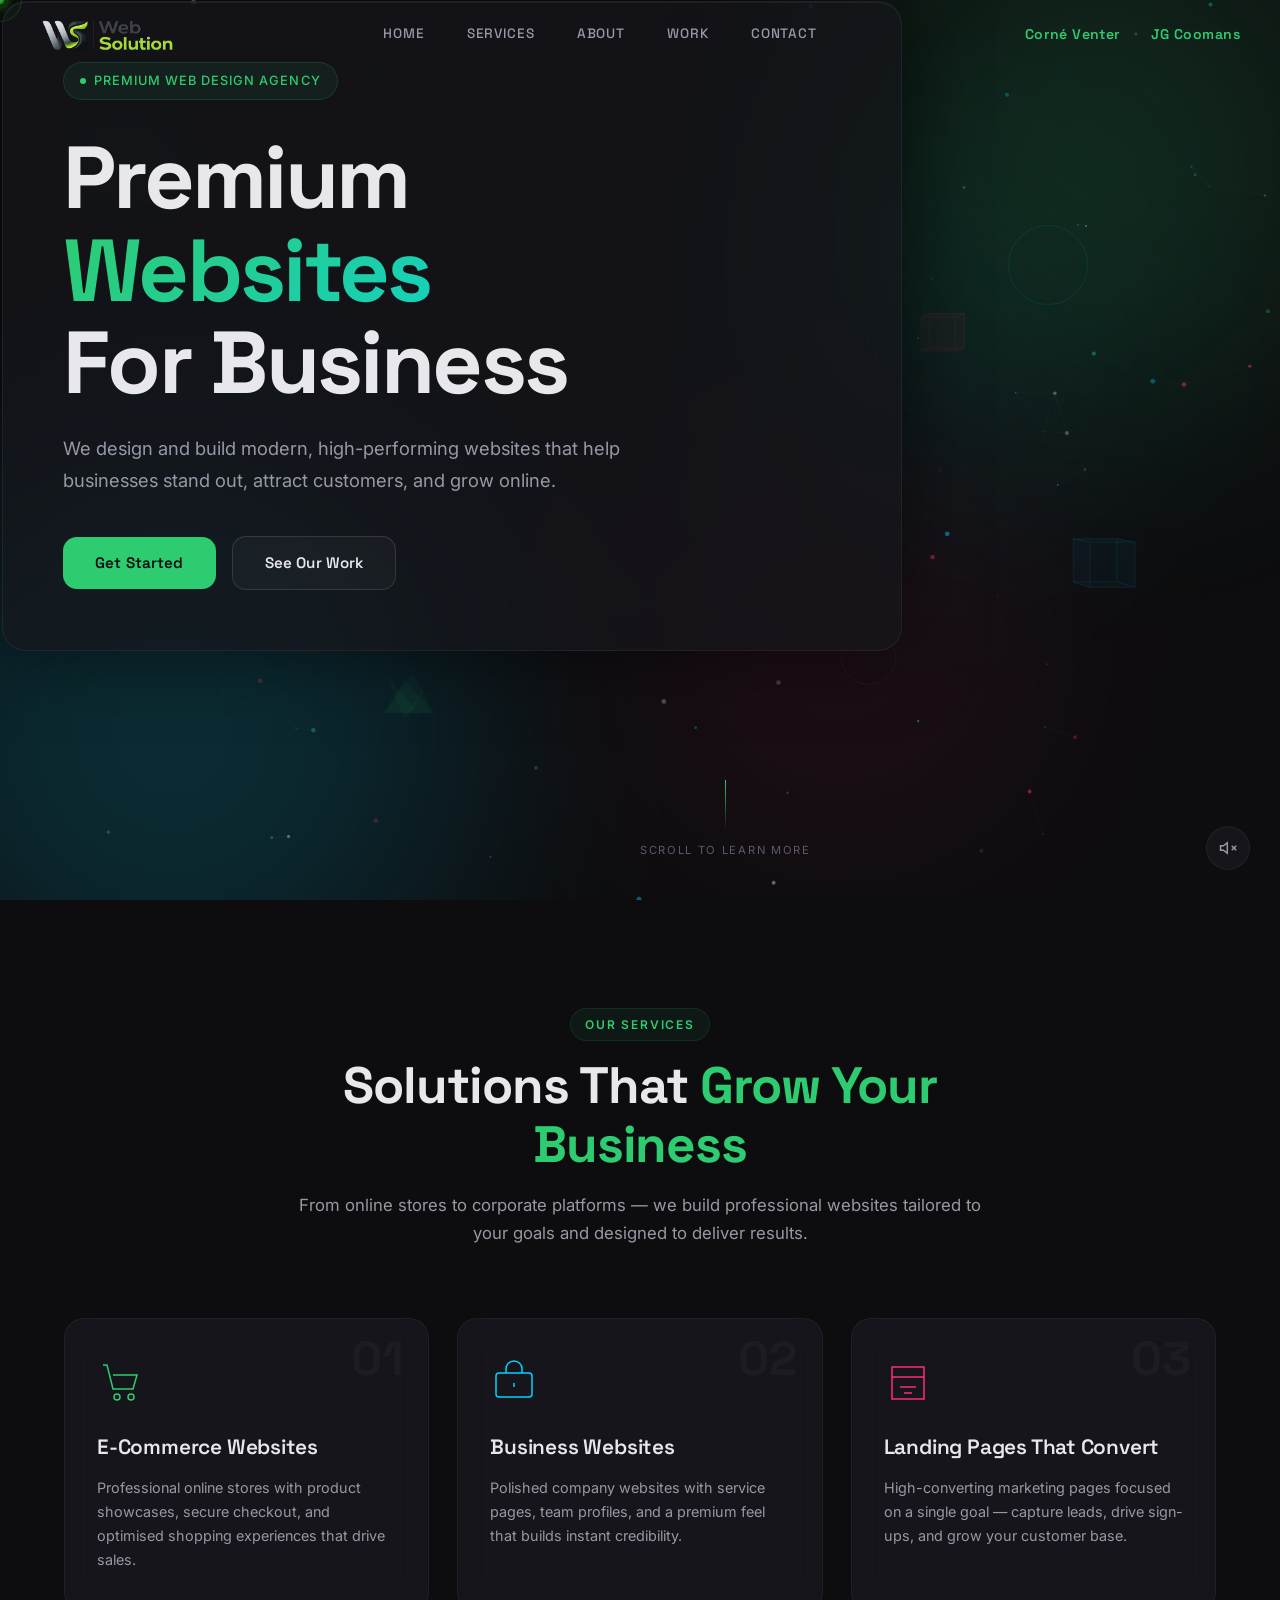
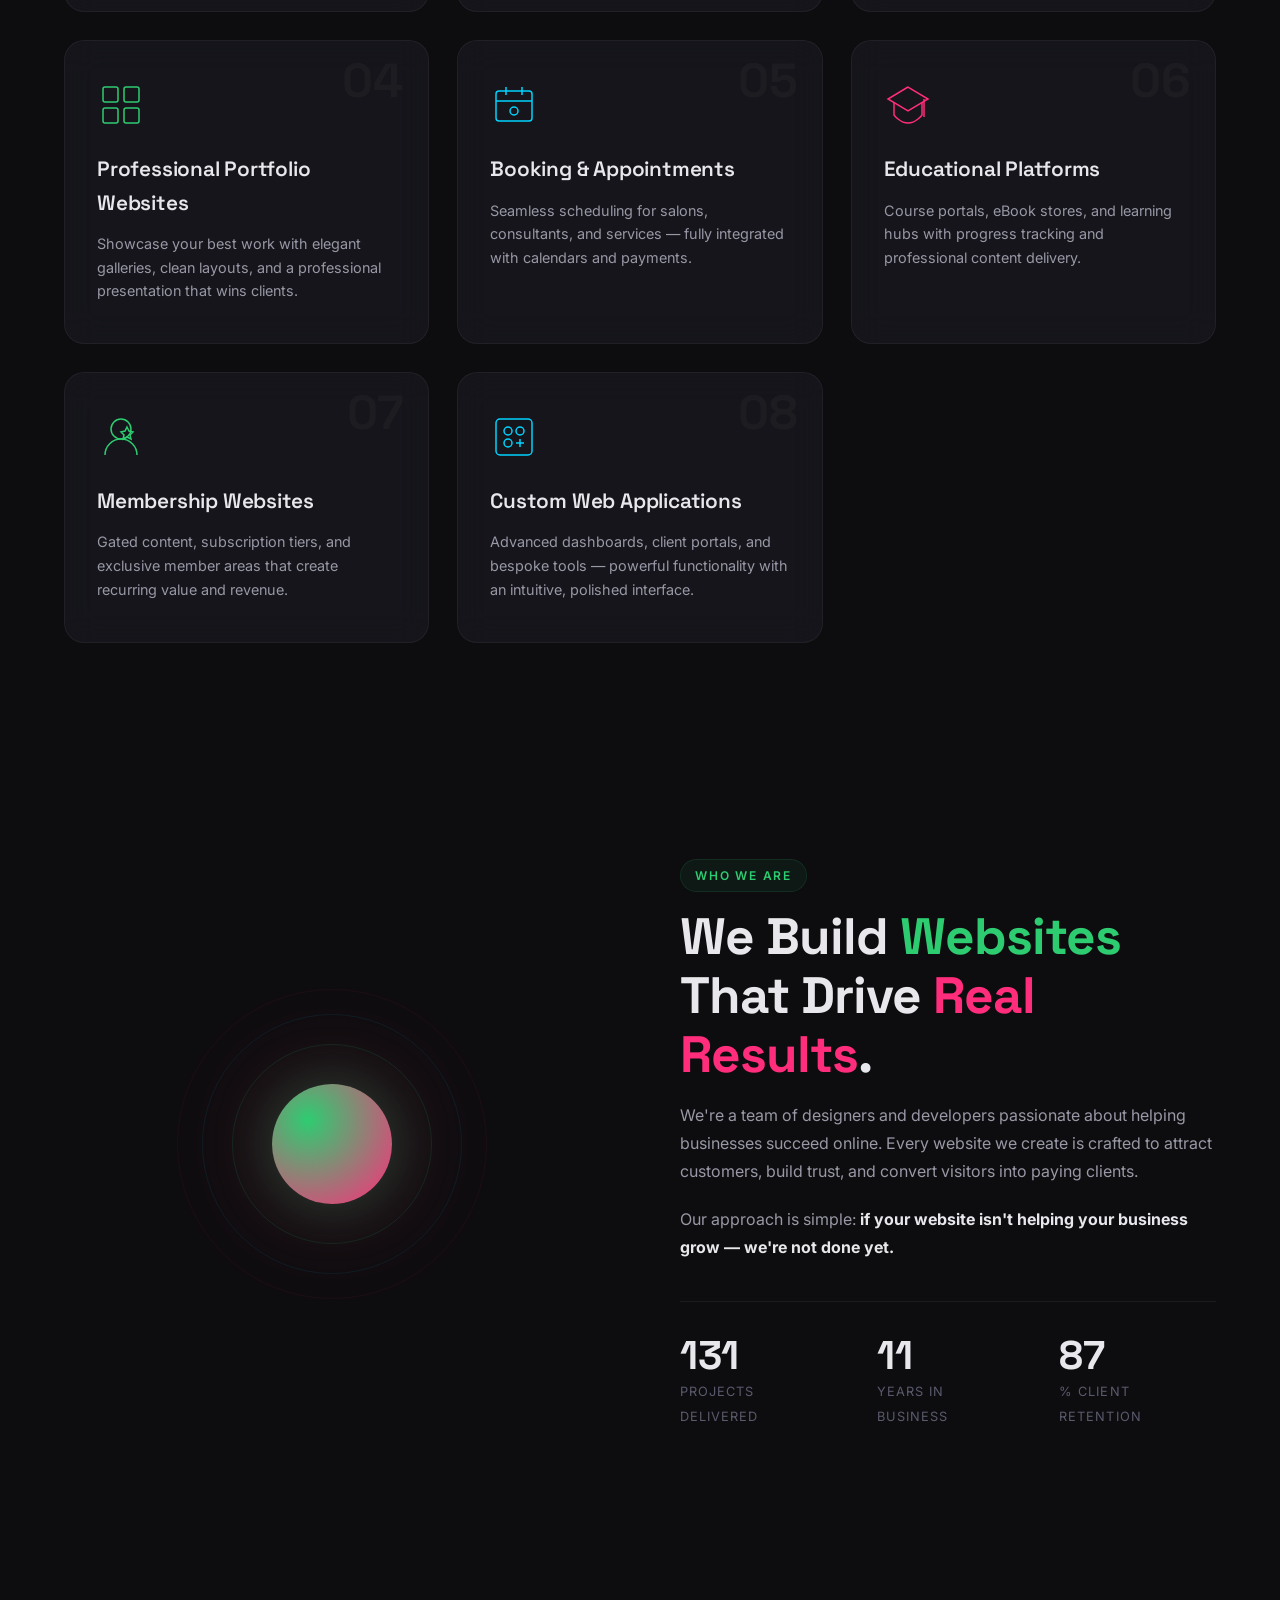
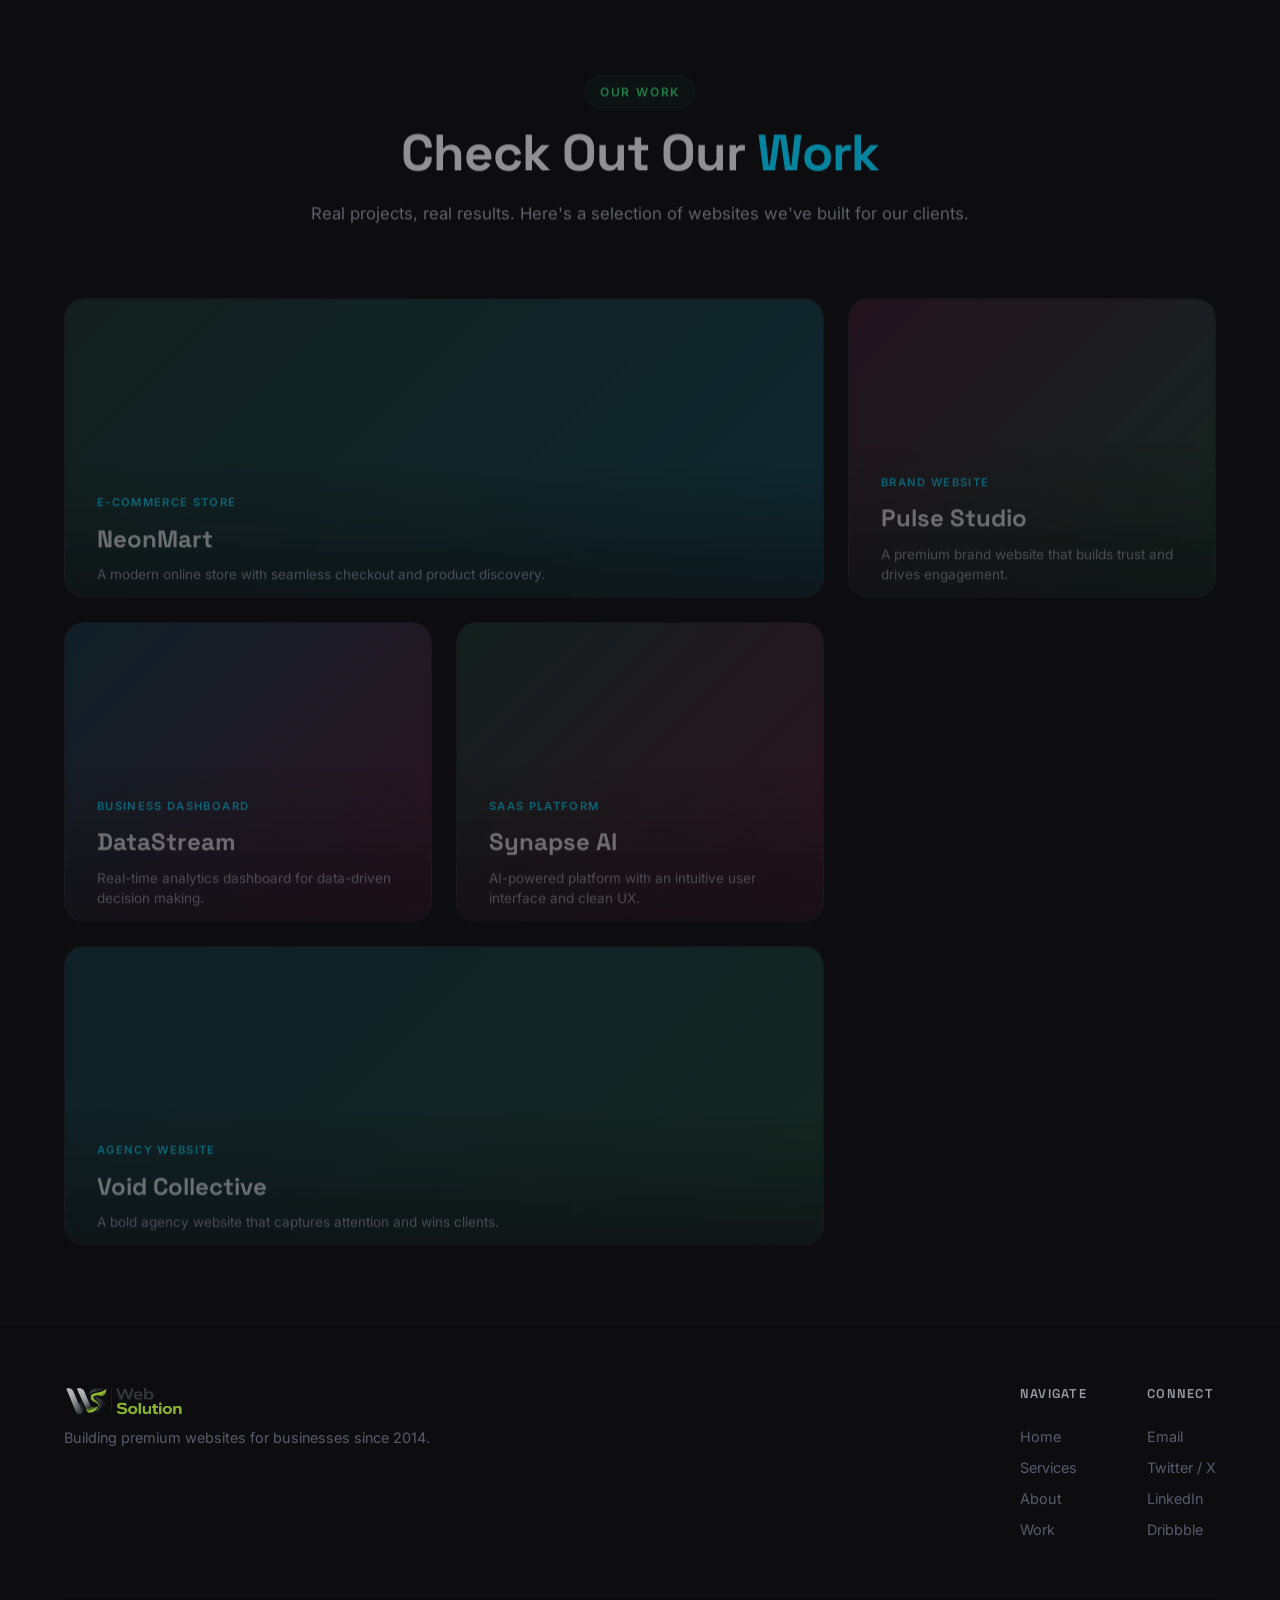
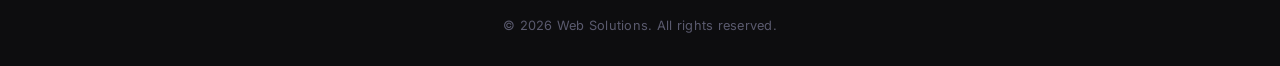
==== index.html @ d71cbae9 "Add files via upload" ====
<!DOCTYPE html>
<html lang="en">
<head>
    <meta charset="UTF-8">
    <meta name="viewport" content="width=device-width, initial-scale=1.0">
    <meta name="description" content="Web Solutions — we design and build premium, high-performing websites for businesses. Custom web design, e-commerce, landing pages, and more.">
    <title>Web Solutions — Premium Websites for Business</title>
    <link rel="preconnect" href="https://fonts.googleapis.com">
    <link rel="preconnect" href="https://fonts.gstatic.com" crossorigin>
    <link href="https://fonts.googleapis.com/css2?family=Space+Grotesk:wght@400;500;600;700&family=Inter:wght@300;400;500;600&display=swap" rel="stylesheet">
    <link rel="stylesheet" href="style.css">
</head>
<body>

    <!-- Custom Cursor -->
    <div class="cursor-dot" id="cursorDot"></div>
    <div class="cursor-ring" id="cursorRing"></div>

    <!-- Particle Canvas -->
    <canvas id="particleCanvas"></canvas>

    <!-- Floating Abstract 3D Shapes (background decoration) -->
    <div class="bg-shapes" aria-hidden="true">
        <div class="shape shape-cube shape-1">
            <div class="cube-face front"></div>
            <div class="cube-face back"></div>
            <div class="cube-face left"></div>
            <div class="cube-face right"></div>
            <div class="cube-face top"></div>
            <div class="cube-face bottom"></div>
        </div>
        <div class="shape shape-ring shape-2"></div>
        <div class="shape shape-cube shape-3">
            <div class="cube-face front"></div>
            <div class="cube-face back"></div>
            <div class="cube-face left"></div>
            <div class="cube-face right"></div>
            <div class="cube-face top"></div>
            <div class="cube-face bottom"></div>
        </div>
        <div class="shape shape-ring shape-4"></div>
        <div class="shape shape-pyramid shape-5">
            <div class="pyramid-face pf-1"></div>
            <div class="pyramid-face pf-2"></div>
            <div class="pyramid-face pf-3"></div>
            <div class="pyramid-face pf-4"></div>
        </div>
        <div class="shape shape-ring shape-6"></div>
        <div class="shape shape-cube shape-7">
            <div class="cube-face front"></div>
            <div class="cube-face back"></div>
            <div class="cube-face left"></div>
            <div class="cube-face right"></div>
            <div class="cube-face top"></div>
            <div class="cube-face bottom"></div>
        </div>
        <div class="shape shape-ring shape-8"></div>
    </div>

    <!-- Ambient Lighting Orbs -->
    <div class="ambient-lights" aria-hidden="true">
        <div class="orb orb-yellow"></div>
        <div class="orb orb-blue"></div>
        <div class="orb orb-pink"></div>
        <div class="orb orb-blue orb-2"></div>
    </div>

    <!-- Sound Toggle -->
    <button class="sound-toggle" id="soundToggle" aria-label="Toggle ambient sound">
        <svg class="sound-icon sound-off" viewBox="0 0 24 24" fill="none" stroke="currentColor" stroke-width="2">
            <path d="M11 5L6 9H2v6h4l5 4V5z"/>
            <line x1="23" y1="9" x2="17" y2="15"/>
            <line x1="17" y1="9" x2="23" y2="15"/>
        </svg>
        <svg class="sound-icon sound-on" viewBox="0 0 24 24" fill="none" stroke="currentColor" stroke-width="2" style="display:none">
            <path d="M11 5L6 9H2v6h4l5 4V5z"/>
            <path d="M19.07 4.93a10 10 0 0 1 0 14.14"/>
            <path d="M15.54 8.46a5 5 0 0 1 0 7.07"/>
        </svg>
    </button>

    <!-- ============ NAVIGATION ============ -->
    <nav class="top-nav" id="topNav">
        <a href="index.html" class="nav-logo"><img src="logo 2.png" alt="Web Solution" class="nav-logo-img"></a>
        <div class="nav-links">
        <a href="#hero" class="nav-link">Home</a>
        <a href="#services" class="nav-link">Services</a>
        <a href="#about" class="nav-link">About</a>
        <a href="#work" class="nav-link">Work</a>
        <a href="contact.html" class="nav-link">Contact</a>
        </div>
        <div class="nav-founders">
            <a href="corne.html" class="founder-link">Corné Venter</a>
            <span class="founder-sep">•</span>
            <a href="jg.html" class="founder-link">JG Coomans</a>
        </div>
    </nav>

    <!-- ============ HERO SECTION ============ -->
    <section class="hero" id="hero">
        <div class="parallax-layer parallax-bg" data-speed="0.1"></div>
        <div class="parallax-layer parallax-mid" data-speed="0.3"></div>
        <div class="parallax-layer parallax-fg" data-speed="0.6">
            <div class="hero-panel float-panel" id="heroPanel">
                <div class="hero-content">
                    <div class="hero-tag reveal-item">
                        <span class="tag-dot"></span>
                        <span>Premium Web Design Agency</span>
                    </div>
                    <h1 class="hero-title" id="heroTitle">
                        <span class="title-line">Premium</span>
                        <span class="title-line title-accent">Websites</span>
                        <span class="title-line">For Business</span>
                    </h1>
                    <p class="hero-sub reveal-item">We design and build modern, high-performing websites that help businesses stand out, attract customers, and grow online.</p>
                    <div class="hero-cta reveal-item">
                        <a href="contact.html" class="btn btn-primary" id="heroCta">
                            <span>Get Started</span>
                            <span class="btn-glow"></span>
                        </a>
                        <a href="#work" class="btn btn-ghost">See Our Work</a>
                    </div>
                </div>
            </div>
        </div>
        <div class="scroll-indicator reveal-item" id="scrollIndicator">
            <div class="scroll-line"></div>
            <span>Scroll to Learn More</span>
        </div>
    </section>

    <!-- ============ SERVICES SECTION ============ -->
    <section class="section services" id="services">
        <div class="section-header reveal-item">
            <span class="section-tag">Our Services</span>
            <h2 class="section-title">Solutions That <span class="text-accent">Grow Your Business</span></h2>
            <p class="section-sub">From online stores to corporate platforms — we build professional websites tailored to your goals and designed to deliver results.</p>
        </div>
        <div class="services-grid">
            <!-- 01 E-Commerce -->
            <div class="float-card service-card reveal-item" data-tilt data-color="green">
                <div class="card-number">01</div>
                <div class="card-icon">
                    <svg viewBox="0 0 48 48" fill="none" stroke="currentColor" stroke-width="1.5"><path d="M6 6h4l6 24h20l4-14H16"/><circle cx="20" cy="38" r="3"/><circle cx="34" cy="38" r="3"/></svg>
                </div>
                <h3>E-Commerce Websites</h3>
                <p>Professional online stores with product showcases, secure checkout, and optimised shopping experiences that drive sales.</p>
                <div class="card-glow"></div>
            </div>
            <!-- 02 Business -->
            <div class="float-card service-card reveal-item" data-tilt data-color="blue">
                <div class="card-number">02</div>
                <div class="card-icon">
                    <svg viewBox="0 0 48 48" fill="none" stroke="currentColor" stroke-width="1.5"><rect x="6" y="14" width="36" height="24" rx="3"/><path d="M16 14V10a8 8 0 0 1 16 0v4"/><line x1="24" y1="24" x2="24" y2="28"/></svg>
                </div>
                <h3>Business Websites</h3>
                <p>Polished company websites with service pages, team profiles, and a premium feel that builds instant credibility.</p>
                <div class="card-glow"></div>
            </div>
            <!-- 03 Landing Pages -->
            <div class="float-card service-card reveal-item" data-tilt data-color="pink">
                <div class="card-number">03</div>
                <div class="card-icon">
                    <svg viewBox="0 0 48 48" fill="none" stroke="currentColor" stroke-width="1.5"><path d="M8 8h32v32H8z" rx="4"/><path d="M8 18h32"/><path d="M16 28h16"/><path d="M20 34h8"/></svg>
                </div>
                <h3>Landing Pages That Convert</h3>
                <p>High-converting marketing pages focused on a single goal — capture leads, drive sign-ups, and grow your customer base.</p>
                <div class="card-glow"></div>
            </div>
            <!-- 04 Portfolio -->
            <div class="float-card service-card reveal-item" data-tilt data-color="green">
                <div class="card-number">04</div>
                <div class="card-icon">
                    <svg viewBox="0 0 48 48" fill="none" stroke="currentColor" stroke-width="1.5"><rect x="6" y="6" width="15" height="15" rx="2"/><rect x="27" y="6" width="15" height="15" rx="2"/><rect x="6" y="27" width="15" height="15" rx="2"/><rect x="27" y="27" width="15" height="15" rx="2"/></svg>
                </div>
                <h3>Professional Portfolio Websites</h3>
                <p>Showcase your best work with elegant galleries, clean layouts, and a professional presentation that wins clients.</p>
                <div class="card-glow"></div>
            </div>
            <!-- 05 Booking -->
            <div class="float-card service-card reveal-item" data-tilt data-color="blue">
                <div class="card-number">05</div>
                <div class="card-icon">
                    <svg viewBox="0 0 48 48" fill="none" stroke="currentColor" stroke-width="1.5"><rect x="6" y="10" width="36" height="30" rx="3"/><line x1="6" y1="20" x2="42" y2="20"/><line x1="16" y1="6" x2="16" y2="14"/><line x1="32" y1="6" x2="32" y2="14"/><circle cx="24" cy="30" r="4"/></svg>
                </div>
                <h3>Booking & Appointments</h3>
                <p>Seamless scheduling for salons, consultants, and services — fully integrated with calendars and payments.</p>
                <div class="card-glow"></div>
            </div>
            <!-- 06 Educational -->
            <div class="float-card service-card reveal-item" data-tilt data-color="pink">
                <div class="card-number">06</div>
                <div class="card-icon">
                    <svg viewBox="0 0 48 48" fill="none" stroke="currentColor" stroke-width="1.5"><path d="M24 6L4 18l20 12 20-12L24 6z"/><path d="M10 22v12c0 0 6 8 14 8s14-8 14-8V22"/><line x1="40" y1="18" x2="40" y2="36"/></svg>
                </div>
                <h3>Educational Platforms</h3>
                <p>Course portals, eBook stores, and learning hubs with progress tracking and professional content delivery.</p>
                <div class="card-glow"></div>
            </div>
            <!-- 07 Membership -->
            <div class="float-card service-card reveal-item" data-tilt data-color="green">
                <div class="card-number">07</div>
                <div class="card-icon">
                    <svg viewBox="0 0 48 48" fill="none" stroke="currentColor" stroke-width="1.5"><circle cx="24" cy="16" r="10"/><path d="M8 42c0-8.8 7.2-16 16-16s16 7.2 16 16"/><path d="M30 14l2 4 4 1-3 3 1 4-4-2-4 2 1-4-3-3 4-1z"/></svg>
                </div>
                <h3>Membership Websites</h3>
                <p>Gated content, subscription tiers, and exclusive member areas that create recurring value and revenue.</p>
                <div class="card-glow"></div>
            </div>
            <!-- 08 Custom Apps -->
            <div class="float-card service-card reveal-item" data-tilt data-color="blue">
                <div class="card-number">08</div>
                <div class="card-icon">
                    <svg viewBox="0 0 48 48" fill="none" stroke="currentColor" stroke-width="1.5"><rect x="6" y="6" width="36" height="36" rx="4"/><circle cx="18" cy="18" r="4"/><circle cx="30" cy="18" r="4"/><circle cx="18" cy="30" r="4"/><path d="M30 26v8"/><path d="M26 30h8"/></svg>
                </div>
                <h3>Custom Web Applications</h3>
                <p>Advanced dashboards, client portals, and bespoke tools — powerful functionality with an intuitive, polished interface.</p>
                <div class="card-glow"></div>
            </div>
        </div>
    </section>

    <!-- ============ ABOUT SECTION ============ -->
    <section class="section about" id="about">
        <div class="about-container">
            <div class="about-visual reveal-item">
                <div class="about-orb-container">
                    <div class="about-orb"></div>
                    <div class="about-ring about-ring-1"></div>
                    <div class="about-ring about-ring-2"></div>
                    <div class="about-ring about-ring-3"></div>
                </div>
            </div>
            <div class="about-content">
                <span class="section-tag reveal-item">Who We Are</span>
                <h2 class="section-title reveal-item">We Build <span class="text-accent">Websites</span><br>That Drive <span class="text-accent-pink">Real Results</span>.</h2>
                <p class="about-text reveal-item">We're a team of designers and developers passionate about helping businesses succeed online. Every website we create is crafted to attract customers, build trust, and convert visitors into paying clients.</p>
                <p class="about-text reveal-item">Our approach is simple: <strong>if your website isn't helping your business grow — we're not done yet.</strong></p>
                <div class="about-stats reveal-item">
                    <div class="stat">
                        <span class="stat-number" data-count="147">0</span>
                        <span class="stat-label">Projects Delivered</span>
                    </div>
                    <div class="stat">
                        <span class="stat-number" data-count="12">0</span>
                        <span class="stat-label">Years in Business</span>
                    </div>
                    <div class="stat">
                        <span class="stat-number" data-count="98">0</span>
                        <span class="stat-label">% Client Retention</span>
                    </div>
                </div>
            </div>
        </div>
    </section>

    <!-- ============ PORTFOLIO SECTION ============ -->
    <section class="section portfolio" id="work">
        <div class="section-header reveal-item">
            <span class="section-tag">Our Work</span>
            <h2 class="section-title">Check Out Our <span class="text-accent-blue">Work</span></h2>
            <p class="section-sub">Real projects, real results. Here's a selection of websites we've built for our clients.</p>
        </div>
        <div class="portfolio-grid">
            <div class="float-card portfolio-card portfolio-card-lg reveal-item" data-tilt>
                <div class="portfolio-img" style="background: linear-gradient(135deg, #2ECC7122, #00D4FF33);"></div>
                <div class="portfolio-overlay">
                    <span class="portfolio-cat">E-Commerce Store</span>
                    <h3>NeonMart</h3>
                    <p>A modern online store with seamless checkout and product discovery.</p>
                </div>
                <div class="card-glow"></div>
            </div>
            <div class="float-card portfolio-card reveal-item" data-tilt>
                <div class="portfolio-img" style="background: linear-gradient(135deg, #FF2D7B22, #2ECC7133);"></div>
                <div class="portfolio-overlay">
                    <span class="portfolio-cat">Brand Website</span>
                    <h3>Pulse Studio</h3>
                    <p>A premium brand website that builds trust and drives engagement.</p>
                </div>
                <div class="card-glow"></div>
            </div>
            <div class="float-card portfolio-card reveal-item" data-tilt>
                <div class="portfolio-img" style="background: linear-gradient(135deg, #00D4FF22, #FF2D7B33);"></div>
                <div class="portfolio-overlay">
                    <span class="portfolio-cat">Business Dashboard</span>
                    <h3>DataStream</h3>
                    <p>Real-time analytics dashboard for data-driven decision making.</p>
                </div>
                <div class="card-glow"></div>
            </div>
            <div class="float-card portfolio-card reveal-item" data-tilt>
                <div class="portfolio-img" style="background: linear-gradient(135deg, #2ECC7122, #FF2D7B33);"></div>
                <div class="portfolio-overlay">
                    <span class="portfolio-cat">SaaS Platform</span>
                    <h3>Synapse AI</h3>
                    <p>AI-powered platform with an intuitive user interface and clean UX.</p>
                </div>
                <div class="card-glow"></div>
            </div>
            <div class="float-card portfolio-card portfolio-card-lg reveal-item" data-tilt>
                <div class="portfolio-img" style="background: linear-gradient(135deg, #00D4FF22, #2ECC7133);"></div>
                <div class="portfolio-overlay">
                    <span class="portfolio-cat">Agency Website</span>
                    <h3>Void Collective</h3>
                    <p>A bold agency website that captures attention and wins clients.</p>
                </div>
                <div class="card-glow"></div>
            </div>
        </div>
    </section>


    <!-- ============ FOOTER ============ -->
    <footer class="footer" id="footer">
        <div class="footer-content">
            <div class="footer-brand">
                <a href="index.html" class="footer-logo-link"><img src="logo 2.png" alt="Web Solution" class="footer-logo-img"></a>
                <p>Building premium websites for businesses since 2014.</p>
            </div>
            <div class="footer-links">
                <div class="footer-col">
                    <h4>Navigate</h4>
                    <a href="#hero">Home</a>
                    <a href="#services">Services</a>
                    <a href="#about">About</a>
                    <a href="#work">Work</a>
                </div>
                <div class="footer-col">
                    <h4>Connect</h4>
                    <a href="mailto:websolutioncj@gmail.com">Email</a>
                    <a href="#">Twitter / X</a>
                    <a href="#">LinkedIn</a>
                    <a href="#">Dribbble</a>
                </div>
            </div>
        </div>
        <div class="footer-bottom">
            <p>&copy; 2026 Web Solutions. All rights reserved.</p>
        </div>
    </footer>

    <script src="script.js"></script>
</body>
</html>
---- style.css ----
/* ============================================================
   WEB SOLUTIONS — SURREAL 3D ALIVE WEBSITE
   ============================================================ */

/* ---- Design Tokens ---- */
:root {
    /* Colors */
    --bg-primary: #0d0d0f;
    --bg-secondary: #141418;
    --bg-panel: rgba(22, 22, 28, 0.7);
    --bg-card: rgba(28, 28, 36, 0.6);

    --text-primary: #e8e8ec;
    --text-secondary: #9898a6;
    --text-muted: #5a5a6e;

    --accent-green: #2ECC71;
    --accent-blue: #00D4FF;
    --accent-pink: #FF2D7B;

    --glow-green: rgba(46, 204, 113, 0.3);
    --glow-blue: rgba(0, 212, 255, 0.3);
    --glow-pink: rgba(255, 45, 123, 0.3);

    /* Typography */
    --font-display: 'Space Grotesk', sans-serif;
    --font-body: 'Inter', sans-serif;

    /* Spacing */
    --section-padding: clamp(80px, 12vh, 160px);
    --container-width: 1280px;

    /* Animation */
    --ease-out-expo: cubic-bezier(0.16, 1, 0.3, 1);
    --ease-in-out-smooth: cubic-bezier(0.4, 0, 0.2, 1);
    --transition-base: 0.4s var(--ease-out-expo);
}

/* ---- Reset & Base ---- */
*, *::before, *::after {
    margin: 0;
    padding: 0;
    box-sizing: border-box;
}

html {
    scroll-behavior: smooth;
    overflow-x: hidden;
}

body {
    font-family: var(--font-body);
    background: var(--bg-primary);
    color: var(--text-primary);
    line-height: 1.6;
    overflow-x: hidden;
    cursor: none;
    -webkit-font-smoothing: antialiased;
    -moz-osx-font-smoothing: grayscale;
}

::selection {
    background: var(--accent-green);
    color: var(--bg-primary);
}

a {
    color: inherit;
    text-decoration: none;
    cursor: none;
}

button {
    cursor: none;
    border: none;
    background: none;
    font-family: inherit;
    color: inherit;
}

img {
    max-width: 100%;
    display: block;
}

/* ---- Top Navigation ---- */
.top-nav {
    position: fixed;
    top: 0;
    left: 0;
    width: 100%;
    z-index: 999;
    display: flex;
    align-items: center;
    padding: 16px 40px;
    pointer-events: auto;
}

.nav-logo {
    display: flex;
    align-items: center;
    flex-shrink: 0;
}

.nav-logo-img {
    height: 36px;
    width: auto;
    filter: brightness(1.1);
    transition: filter 0.3s, transform 0.3s;
}

.nav-logo:hover .nav-logo-img {
    filter: brightness(1.3) drop-shadow(0 0 8px rgba(46, 204, 113, 0.3));
    transform: scale(1.03);
}

.nav-links {
    display: flex;
    align-items: center;
    justify-content: center;
    flex: 1;
    gap: clamp(20px, 3vw, 40px);
}

.nav-link {
    font-family: var(--font-display);
    font-size: 0.85rem;
    font-weight: 500;
    letter-spacing: 0.06em;
    text-transform: uppercase;
    color: var(--text-secondary);
    text-decoration: none;
    padding: 6px 2px;
    position: relative;
    transition: color 0.3s var(--ease-out-expo);
}

.nav-link::after {
    content: '';
    position: absolute;
    bottom: 0;
    left: 0;
    width: 0;
    height: 1px;
    background: var(--accent-green);
    box-shadow: 0 0 8px var(--glow-green);
    transition: width 0.4s var(--ease-out-expo);
}

.nav-link:hover {
    color: var(--accent-green);
}

.nav-link:hover::after {
    width: 100%;
}

/* Footer logo */
.footer-logo-img {
    height: 32px;
    width: auto;
    filter: brightness(0.9);
    margin-bottom: 10px;
    transition: filter 0.3s;
}

.footer-logo-link:hover .footer-logo-img {
    filter: brightness(1.2);
}

/* Founder names */
.nav-founders {
    display: flex;
    align-items: center;
    gap: 12px;
    flex-shrink: 0;
}

.founder-link {
    font-family: var(--font-display);
    font-size: 0.88rem;
    font-weight: 600;
    letter-spacing: 0.03em;
    color: var(--accent-green);
    text-decoration: none;
    position: relative;
    padding: 4px 0;
    transition: color 0.3s, text-shadow 0.3s, transform 0.3s var(--ease-out-expo);
    cursor: none;
}

.founder-link::after {
    content: '';
    position: absolute;
    bottom: 0;
    left: 0;
    width: 0;
    height: 1px;
    background: var(--accent-green);
    box-shadow: 0 0 10px var(--glow-green);
    transition: width 0.4s var(--ease-out-expo);
}

.founder-link:hover {
    color: #fff;
    text-shadow: 0 0 16px rgba(46, 204, 113, 0.5), 0 0 40px rgba(46, 204, 113, 0.2);
    transform: translateY(-2px);
}

.founder-link:hover::after {
    width: 100%;
}

.founder-link:active {
    transform: translateY(0) scale(0.97);
    text-shadow: 0 0 24px rgba(46, 204, 113, 0.6);
}

.founder-sep {
    color: rgba(46, 204, 113, 0.3);
    font-size: 0.65rem;
    user-select: none;
}

@media (max-width: 768px) {
    .top-nav {
        padding: 12px 16px;
        flex-wrap: wrap;
        gap: 10px;
    }

    .nav-logo-img {
        height: 28px;
    }

    .nav-links {
        gap: 14px;
    }

    .nav-link {
        font-size: 0.72rem;
    }

    .nav-founders {
        gap: 6px;
    }

    .founder-link {
        font-size: 0.65rem;
    }

    .founder-sep {
        font-size: 0.5rem;
    }
}

/* ---- Custom Cursor — Glowing Orb ---- */
.cursor-dot {
    position: fixed;
    top: 0;
    left: 0;
    width: 12px;
    height: 12px;
    background: radial-gradient(circle, #32CD32 0%, rgba(50, 205, 50, 0.6) 40%, transparent 70%);
    border-radius: 50%;
    pointer-events: none;
    z-index: 10001;
    transform: translate(-50%, -50%);
    transition: width 0.35s var(--ease-out-expo),
                height 0.35s var(--ease-out-expo),
                background 0.35s,
                box-shadow 0.35s;
    box-shadow:
        0 0 8px rgba(50, 205, 50, 0.6),
        0 0 20px rgba(50, 205, 50, 0.35),
        0 0 50px rgba(50, 205, 50, 0.15);
}

.cursor-ring {
    position: fixed;
    top: 0;
    left: 0;
    width: 44px;
    height: 44px;
    border: 1.5px solid rgba(50, 205, 50, 0.2);
    border-radius: 50%;
    pointer-events: none;
    z-index: 10000;
    transform: translate(-50%, -50%);
    transition: width 0.5s var(--ease-out-expo),
                height 0.5s var(--ease-out-expo),
                border-color 0.3s,
                border-radius 0.4s,
                border-width 0.3s,
                background 0.3s;
    background: rgba(50, 205, 50, 0.02);
}

/* Trail particles */
.cursor-trail {
    position: fixed;
    width: 6px;
    height: 6px;
    background: radial-gradient(circle, rgba(50, 205, 50, 0.5), transparent);
    border-radius: 50%;
    pointer-events: none;
    z-index: 9998;
    transform: translate(-50%, -50%);
    animation: trailFade 0.6s ease-out forwards;
}

@keyframes trailFade {
    0%   { opacity: 1; transform: translate(-50%, -50%) scale(1); }
    100% { opacity: 0; transform: translate(-50%, -50%) scale(0.2); }
}

/* Click ripple */
.cursor-ripple {
    position: fixed;
    width: 10px;
    height: 10px;
    border: 1.5px solid rgba(50, 205, 50, 0.5);
    border-radius: 50%;
    pointer-events: none;
    z-index: 9997;
    transform: translate(-50%, -50%) scale(1);
    animation: cursorRipple 0.7s ease-out forwards;
}

@keyframes cursorRipple {
    0%   { opacity: 1; transform: translate(-50%, -50%) scale(1); }
    100% { opacity: 0; transform: translate(-50%, -50%) scale(6); }
}

/* Hover state — interactive elements */
.cursor-hovering .cursor-dot {
    width: 20px;
    height: 20px;
    background: radial-gradient(circle, #fff 0%, rgba(50, 205, 50, 0.7) 40%, transparent 70%);
    box-shadow:
        0 0 12px rgba(50, 205, 50, 0.8),
        0 0 30px rgba(50, 205, 50, 0.5),
        0 0 70px rgba(50, 205, 50, 0.2);
}

.cursor-hovering .cursor-ring {
    width: 60px;
    height: 60px;
    border-color: rgba(50, 205, 50, 0.35);
    border-width: 2px;
    background: rgba(50, 205, 50, 0.04);
    border-radius: 50%;
}

/* ---- Particle Canvas ---- */
#particleCanvas {
    position: fixed;
    top: 0;
    left: 0;
    width: 100%;
    height: 100%;
    z-index: 0;
    pointer-events: none;
}

/* ---- Background 3D Shapes ---- */
.bg-shapes {
    position: fixed;
    top: 0;
    left: 0;
    width: 100%;
    height: 100%;
    z-index: 1;
    pointer-events: none;
    perspective: 1200px;
}

.shape {
    position: absolute;
    transform-style: preserve-3d;
}

/* Cube */
.shape-cube {
    width: 60px;
    height: 60px;
}

.cube-face {
    position: absolute;
    width: 60px;
    height: 60px;
    border: 1px solid rgba(46, 204, 113, 0.08);
    background: rgba(46, 204, 113, 0.02);
}

.cube-face.front  { transform: translateZ(30px); }
.cube-face.back   { transform: translateZ(-30px) rotateY(180deg); }
.cube-face.left   { transform: translateX(-30px) rotateY(-90deg); }
.cube-face.right  { transform: translateX(30px) rotateY(90deg); }
.cube-face.top    { transform: translateY(-30px) rotateX(90deg); }
.cube-face.bottom { transform: translateY(30px) rotateX(-90deg); }

.shape-1 {
    top: 15%;
    left: 8%;
    animation: shapeDrift1 25s ease-in-out infinite, shapeRotate 20s linear infinite;
}

.shape-3 {
    top: 60%;
    right: 12%;
    width: 45px;
    height: 45px;
    animation: shapeDrift2 30s ease-in-out infinite, shapeRotate 28s linear infinite reverse;
}

.shape-3 .cube-face {
    width: 45px;
    height: 45px;
    border-color: rgba(0, 212, 255, 0.08);
    background: rgba(0, 212, 255, 0.02);
}

.shape-3 .cube-face.front  { transform: translateZ(22.5px); }
.shape-3 .cube-face.back   { transform: translateZ(-22.5px) rotateY(180deg); }
.shape-3 .cube-face.left   { transform: translateX(-22.5px) rotateY(-90deg); }
.shape-3 .cube-face.right  { transform: translateX(22.5px) rotateY(90deg); }
.shape-3 .cube-face.top    { transform: translateY(-22.5px) rotateX(90deg); }
.shape-3 .cube-face.bottom { transform: translateY(22.5px) rotateX(-90deg); }

.shape-7 {
    top: 35%;
    right: 25%;
    width: 35px;
    height: 35px;
    animation: shapeDrift3 22s ease-in-out infinite, shapeRotate 15s linear infinite;
}

.shape-7 .cube-face {
    width: 35px;
    height: 35px;
    border-color: rgba(255, 45, 123, 0.08);
    background: rgba(255, 45, 123, 0.02);
}

.shape-7 .cube-face.front  { transform: translateZ(17.5px); }
.shape-7 .cube-face.back   { transform: translateZ(-17.5px) rotateY(180deg); }
.shape-7 .cube-face.left   { transform: translateX(-17.5px) rotateY(-90deg); }
.shape-7 .cube-face.right  { transform: translateX(17.5px) rotateY(90deg); }
.shape-7 .cube-face.top    { transform: translateY(-17.5px) rotateX(90deg); }
.shape-7 .cube-face.bottom { transform: translateY(17.5px) rotateX(-90deg); }

/* Ring */
.shape-ring {
    width: 80px;
    height: 80px;
    border: 1.5px solid rgba(0, 212, 255, 0.1);
    border-radius: 50%;
}

.shape-2 {
    top: 25%;
    right: 15%;
    animation: shapeDrift2 20s ease-in-out infinite, ringRotate 18s linear infinite;
}

.shape-4 {
    bottom: 30%;
    left: 15%;
    width: 100px;
    height: 100px;
    border-color: rgba(255, 45, 123, 0.08);
    animation: shapeDrift1 28s ease-in-out infinite, ringRotate 25s linear infinite reverse;
}

.shape-6 {
    top: 70%;
    right: 30%;
    width: 55px;
    height: 55px;
    border-color: rgba(46, 204, 113, 0.08);
    animation: shapeDrift3 18s ease-in-out infinite, ringRotate 14s linear infinite;
}

.shape-8 {
    top: 10%;
    left: 40%;
    width: 70px;
    height: 70px;
    border-color: rgba(0, 212, 255, 0.06);
    animation: shapeDrift2 24s ease-in-out infinite, ringRotate 22s linear infinite reverse;
}

/* Pyramid */
.shape-pyramid {
    width: 50px;
    height: 50px;
    bottom: 20%;
    left: 30%;
    animation: shapeDrift1 22s ease-in-out infinite, shapeRotate 26s linear infinite;
}

.pyramid-face {
    position: absolute;
    width: 0;
    height: 0;
    border-left: 25px solid transparent;
    border-right: 25px solid transparent;
    border-bottom: 43px solid rgba(46, 204, 113, 0.04);
    transform-origin: bottom center;
}

.pf-1 { transform: rotateX(30deg); }
.pf-2 { transform: rotateY(90deg) rotateX(30deg); }
.pf-3 { transform: rotateY(180deg) rotateX(30deg); }
.pf-4 { transform: rotateY(270deg) rotateX(30deg); }

@keyframes shapeRotate {
    from { transform: rotateX(0deg) rotateY(0deg) rotateZ(0deg); }
    to   { transform: rotateX(360deg) rotateY(360deg) rotateZ(0deg); }
}

@keyframes ringRotate {
    from { transform: rotateX(60deg) rotateY(0deg); }
    to   { transform: rotateX(60deg) rotateY(360deg); }
}

@keyframes shapeDrift1 {
    0%, 100% { translate: 0 0; }
    25%      { translate: 20px -15px; }
    50%      { translate: -10px 25px; }
    75%      { translate: 15px 10px; }
}

@keyframes shapeDrift2 {
    0%, 100% { translate: 0 0; }
    25%      { translate: -25px 10px; }
    50%      { translate: 15px -20px; }
    75%      { translate: -10px -15px; }
}

@keyframes shapeDrift3 {
    0%, 100% { translate: 0 0; }
    33%      { translate: 18px 22px; }
    66%      { translate: -22px -8px; }
}

/* ---- Ambient Lighting Orbs ---- */
.ambient-lights {
    position: fixed;
    top: 0;
    left: 0;
    width: 100%;
    height: 100%;
    z-index: 0;
    pointer-events: none;
    overflow: hidden;
}

.orb {
    position: absolute;
    border-radius: 50%;
    filter: blur(120px);
    opacity: 0.15;
    animation: orbFloat 20s ease-in-out infinite;
}

.orb-yellow {
    width: 500px;
    height: 500px;
    background: var(--accent-green);
    top: -10%;
    right: -5%;
    animation-delay: 0s;
}

.orb-blue {
    width: 600px;
    height: 600px;
    background: var(--accent-blue);
    bottom: -15%;
    left: -10%;
    animation-delay: -7s;
}

.orb-pink {
    width: 400px;
    height: 400px;
    background: var(--accent-pink);
    top: 50%;
    left: 50%;
    animation-delay: -14s;
    opacity: 0.08;
}

.orb-2 {
    width: 350px;
    height: 350px;
    top: 20%;
    left: 60%;
    animation-delay: -10s;
    opacity: 0.06;
}

@keyframes orbFloat {
    0%, 100% { transform: translate(0, 0) scale(1); }
    25%      { transform: translate(40px, -30px) scale(1.05); }
    50%      { transform: translate(-20px, 50px) scale(0.95); }
    75%      { transform: translate(30px, 20px) scale(1.02); }
}

/* ---- Sound Toggle ---- */
.sound-toggle {
    position: fixed;
    bottom: 30px;
    right: 30px;
    z-index: 1000;
    width: 44px;
    height: 44px;
    border-radius: 50%;
    background: var(--bg-card);
    backdrop-filter: blur(12px);
    border: 1px solid rgba(255, 255, 255, 0.06);
    display: flex;
    align-items: center;
    justify-content: center;
    transition: var(--transition-base);
}

.sound-toggle:hover {
    border-color: var(--accent-green);
    box-shadow: 0 0 20px var(--glow-green);
    transform: scale(1.1);
}

.sound-icon {
    width: 18px;
    height: 18px;
    color: var(--text-secondary);
}

/* ---- Parallax Layers ---- */
.parallax-layer {
    position: absolute;
    top: 0;
    left: 0;
    width: 100%;
    height: 100%;
}

/* ---- Scroll Reveal ---- */
.reveal-item {
    opacity: 0;
    transform: translateY(40px) rotateX(5deg);
    transition: opacity 0.8s var(--ease-out-expo),
                transform 0.8s var(--ease-out-expo);
}

.reveal-item.visible {
    opacity: 1;
    transform: translateY(0) rotateX(0deg);
}

.reveal-item:nth-child(2) { transition-delay: 0.1s; }
.reveal-item:nth-child(3) { transition-delay: 0.2s; }
.reveal-item:nth-child(4) { transition-delay: 0.3s; }

/* ============================================================
   HERO SECTION
   ============================================================ */
.hero {
    position: relative;
    min-height: 100vh;
    display: flex;
    align-items: center;
    justify-content: center;
    perspective: 1200px;
    z-index: 2;
    overflow: hidden;
}

.hero-panel {
    position: relative;
    z-index: 5;
    max-width: 900px;
    padding: 60px;
    background: var(--bg-panel);
    backdrop-filter: blur(20px);
    border: 1px solid rgba(255, 255, 255, 0.06);
    border-radius: 24px;
    box-shadow:
        0 0 80px rgba(0, 0, 0, 0.5),
        inset 0 1px 0 rgba(255, 255, 255, 0.05);
    transform-style: preserve-3d;
    transition: transform 0.1s ease-out;
    animation: panelBreathe 6s ease-in-out infinite;
}

@keyframes panelBreathe {
    0%, 100% { transform: translateZ(0px) scale(1); }
    50%      { transform: translateZ(10px) scale(1.005); }
}

.hero-tag {
    display: inline-flex;
    align-items: center;
    gap: 8px;
    padding: 8px 16px;
    background: rgba(46, 204, 113, 0.08);
    border: 1px solid rgba(46, 204, 113, 0.15);
    border-radius: 100px;
    font-size: 0.8rem;
    font-weight: 500;
    letter-spacing: 0.08em;
    text-transform: uppercase;
    color: var(--accent-green);
    margin-bottom: 32px;
}

.tag-dot {
    width: 6px;
    height: 6px;
    background: var(--accent-green);
    border-radius: 50%;
    animation: dotPulse 2s ease-in-out infinite;
}

@keyframes dotPulse {
    0%, 100% { opacity: 1; box-shadow: 0 0 0 0 var(--glow-green); }
    50%      { opacity: 0.6; box-shadow: 0 0 10px 4px var(--glow-green); }
}

.hero-title {
    font-family: var(--font-display);
    font-size: clamp(3rem, 7vw, 5.5rem);
    font-weight: 700;
    line-height: 1.05;
    letter-spacing: -0.03em;
    margin-bottom: 24px;
}

.title-line {
    display: block;
    overflow: hidden;
}

.title-line span,
.title-line {
    display: block;
    animation: titleSlideUp 1s var(--ease-out-expo) forwards;
    opacity: 0;
    transform: translateY(100%);
}

.title-line:nth-child(1) { animation-delay: 0.3s; }
.title-line:nth-child(2) { animation-delay: 0.5s; }
.title-line:nth-child(3) { animation-delay: 0.7s; }

@keyframes titleSlideUp {
    to {
        opacity: 1;
        transform: translateY(0);
    }
}

.title-accent {
    background: linear-gradient(135deg, var(--accent-green), var(--accent-blue));
    -webkit-background-clip: text;
    -webkit-text-fill-color: transparent;
    background-clip: text;
}

.hero-sub {
    font-size: clamp(0.95rem, 1.5vw, 1.15rem);
    color: var(--text-secondary);
    max-width: 560px;
    margin-bottom: 40px;
    line-height: 1.7;
}

.hero-cta {
    display: flex;
    gap: 16px;
    align-items: center;
    flex-wrap: wrap;
}

/* ---- Buttons ---- */
.btn {
    position: relative;
    display: inline-flex;
    align-items: center;
    gap: 8px;
    padding: 14px 32px;
    font-family: var(--font-display);
    font-size: 0.95rem;
    font-weight: 600;
    border-radius: 14px;
    overflow: hidden;
    transition: all var(--transition-base);
    letter-spacing: 0.01em;
}

.btn-primary {
    background: var(--accent-green);
    color: var(--bg-primary);
}

.btn-primary:hover {
    transform: translateY(-3px) scale(1.03);
    box-shadow: 0 8px 40px var(--glow-green), 0 0 80px var(--glow-green);
}

.btn-glow {
    position: absolute;
    top: 50%;
    left: 50%;
    width: 0;
    height: 0;
    background: rgba(255, 255, 255, 0.3);
    border-radius: 50%;
    transform: translate(-50%, -50%);
    transition: width 0.6s, height 0.6s, opacity 0.6s;
    opacity: 0;
}

.btn-primary:hover .btn-glow {
    width: 300px;
    height: 300px;
    opacity: 1;
}

.btn-ghost {
    border: 1px solid rgba(255, 255, 255, 0.12);
    color: var(--text-primary);
    background: rgba(255, 255, 255, 0.03);
}

.btn-ghost:hover {
    border-color: var(--accent-blue);
    background: rgba(0, 212, 255, 0.05);
    color: var(--accent-blue);
    transform: translateY(-3px);
    box-shadow: 0 4px 30px rgba(0, 212, 255, 0.15);
}

.btn-lg {
    padding: 18px 48px;
    font-size: 1.1rem;
    border-radius: 16px;
}

/* Scroll Indicator */
.scroll-indicator {
    position: absolute;
    bottom: 40px;
    left: 50%;
    transform: translateX(-50%);
    display: flex;
    flex-direction: column;
    align-items: center;
    gap: 12px;
    font-size: 0.7rem;
    letter-spacing: 0.15em;
    text-transform: uppercase;
    color: var(--text-muted);
}

.scroll-line {
    width: 1px;
    height: 50px;
    background: linear-gradient(to bottom, var(--accent-green), transparent);
    animation: scrollPulse 2s ease-in-out infinite;
}

@keyframes scrollPulse {
    0%, 100% { opacity: 1; transform: scaleY(1); }
    50%      { opacity: 0.3; transform: scaleY(0.6); }
}

/* ============================================================
   SECTIONS — GENERAL
   ============================================================ */
.section {
    position: relative;
    z-index: 2;
    padding: var(--section-padding) 5%;
    perspective: 1200px;
}

.section-header {
    text-align: center;
    max-width: 700px;
    margin: 0 auto 70px;
}

.section-tag {
    display: inline-block;
    font-size: 0.75rem;
    font-weight: 600;
    letter-spacing: 0.15em;
    text-transform: uppercase;
    color: var(--accent-green);
    margin-bottom: 16px;
    padding: 6px 14px;
    background: rgba(46, 204, 113, 0.06);
    border: 1px solid rgba(46, 204, 113, 0.12);
    border-radius: 100px;
}

.section-title {
    font-family: var(--font-display);
    font-size: clamp(2rem, 4.5vw, 3.2rem);
    font-weight: 700;
    line-height: 1.15;
    letter-spacing: -0.02em;
    margin-bottom: 16px;
}

.text-accent {
    color: var(--accent-green);
}

.text-accent-blue {
    color: var(--accent-blue);
}

.text-accent-pink {
    color: var(--accent-pink);
}

.section-sub {
    font-size: 1.05rem;
    color: var(--text-secondary);
    line-height: 1.7;
}

/* ============================================================
   SERVICES
   ============================================================ */
.services-grid {
    display: grid;
    grid-template-columns: repeat(auto-fit, minmax(280px, 1fr));
    gap: 28px;
    max-width: var(--container-width);
    margin: 0 auto;
}

.service-card {
    position: relative;
    background: var(--bg-card);
    backdrop-filter: blur(16px);
    border: 1px solid rgba(255, 255, 255, 0.05);
    border-radius: 20px;
    padding: 40px 32px;
    transform-style: preserve-3d;
    transition: all var(--transition-base);
    overflow: hidden;
}

.service-card:hover {
    transform: translateY(-8px) translateZ(20px);
    border-color: rgba(255, 255, 255, 0.1);
}

.service-card[data-color="green"]:hover {
    box-shadow: 0 20px 60px rgba(46, 204, 113, 0.1), 0 0 40px rgba(46, 204, 113, 0.05);
}

.service-card[data-color="blue"]:hover {
    box-shadow: 0 20px 60px rgba(0, 212, 255, 0.1), 0 0 40px rgba(0, 212, 255, 0.05);
}

.service-card[data-color="pink"]:hover {
    box-shadow: 0 20px 60px rgba(255, 45, 123, 0.1), 0 0 40px rgba(255, 45, 123, 0.05);
}

.card-number {
    font-family: var(--font-display);
    font-size: 3rem;
    font-weight: 700;
    color: rgba(255, 255, 255, 0.03);
    position: absolute;
    top: 16px;
    right: 24px;
    line-height: 1;
}

.card-icon {
    width: 48px;
    height: 48px;
    margin-bottom: 24px;
    color: var(--accent-green);
}

.service-card[data-color="blue"] .card-icon { color: var(--accent-blue); }
.service-card[data-color="pink"] .card-icon { color: var(--accent-pink); }

.service-card h3 {
    font-family: var(--font-display);
    font-size: 1.3rem;
    font-weight: 600;
    margin-bottom: 12px;
    letter-spacing: -0.01em;
}

.service-card p {
    font-size: 0.9rem;
    color: var(--text-secondary);
    line-height: 1.65;
}

.card-glow {
    position: absolute;
    bottom: -50%;
    left: 50%;
    width: 80%;
    height: 80%;
    border-radius: 50%;
    filter: blur(60px);
    opacity: 0;
    transition: opacity 0.6s;
    transform: translateX(-50%);
    pointer-events: none;
}

.service-card[data-color="green"] .card-glow { background: var(--accent-green); }
.service-card[data-color="blue"] .card-glow { background: var(--accent-blue); }
.service-card[data-color="pink"] .card-glow { background: var(--accent-pink); }

.service-card:hover .card-glow {
    opacity: 0.06;
}

/* ============================================================
   ABOUT
   ============================================================ */
.about-container {
    display: grid;
    grid-template-columns: 1fr 1fr;
    gap: 80px;
    max-width: var(--container-width);
    margin: 0 auto;
    align-items: center;
}

.about-visual {
    display: flex;
    align-items: center;
    justify-content: center;
}

.about-orb-container {
    position: relative;
    width: 320px;
    height: 320px;
    perspective: 800px;
}

.about-orb {
    position: absolute;
    top: 50%;
    left: 50%;
    width: 120px;
    height: 120px;
    background: radial-gradient(circle at 30% 30%, var(--accent-green), var(--accent-pink));
    border-radius: 50%;
    transform: translate(-50%, -50%);
    box-shadow: 0 0 60px var(--glow-green), 0 0 120px var(--glow-pink);
    animation: orbPulse 4s ease-in-out infinite;
}

@keyframes orbPulse {
    0%, 100% { transform: translate(-50%, -50%) scale(1); box-shadow: 0 0 60px var(--glow-green), 0 0 120px var(--glow-pink); }
    50%      { transform: translate(-50%, -50%) scale(1.08); box-shadow: 0 0 80px var(--glow-green), 0 0 160px var(--glow-pink); }
}

.about-ring {
    position: absolute;
    top: 50%;
    left: 50%;
    border: 1px solid;
    border-radius: 50%;
    transform-origin: center;
}

.about-ring-1 {
    width: 200px;
    height: 200px;
    margin: -100px 0 0 -100px;
    border-color: rgba(46, 204, 113, 0.12);
    animation: ringOrbit1 12s linear infinite;
}

.about-ring-2 {
    width: 260px;
    height: 260px;
    margin: -130px 0 0 -130px;
    border-color: rgba(0, 212, 255, 0.08);
    animation: ringOrbit2 18s linear infinite reverse;
}

.about-ring-3 {
    width: 310px;
    height: 310px;
    margin: -155px 0 0 -155px;
    border-color: rgba(255, 45, 123, 0.06);
    animation: ringOrbit3 24s linear infinite;
}

@keyframes ringOrbit1 {
    from { transform: rotateX(70deg) rotateZ(0deg); }
    to   { transform: rotateX(70deg) rotateZ(360deg); }
}

@keyframes ringOrbit2 {
    from { transform: rotateX(50deg) rotateY(30deg) rotateZ(0deg); }
    to   { transform: rotateX(50deg) rotateY(30deg) rotateZ(360deg); }
}

@keyframes ringOrbit3 {
    from { transform: rotateX(60deg) rotateY(-20deg) rotateZ(0deg); }
    to   { transform: rotateX(60deg) rotateY(-20deg) rotateZ(360deg); }
}

.about-content {
    max-width: 540px;
}

.about-text {
    font-size: 1rem;
    color: var(--text-secondary);
    line-height: 1.75;
    margin-bottom: 20px;
}

.about-text strong {
    color: var(--text-primary);
}

.about-stats {
    display: flex;
    gap: 40px;
    margin-top: 40px;
    padding-top: 32px;
    border-top: 1px solid rgba(255, 255, 255, 0.06);
}

.stat-number {
    font-family: var(--font-display);
    font-size: 2.5rem;
    font-weight: 700;
    color: var(--accent-yellow);
    display: block;
    line-height: 1.1;
}

.stat-label {
    font-size: 0.8rem;
    color: var(--text-muted);
    text-transform: uppercase;
    letter-spacing: 0.08em;
}

/* ============================================================
   PORTFOLIO
   ============================================================ */
.portfolio-grid {
    display: grid;
    grid-template-columns: repeat(3, 1fr);
    gap: 24px;
    max-width: var(--container-width);
    margin: 0 auto;
}

.portfolio-card {
    position: relative;
    border-radius: 20px;
    overflow: hidden;
    background: var(--bg-card);
    border: 1px solid rgba(255, 255, 255, 0.05);
    min-height: 300px;
    transform-style: preserve-3d;
    transition: all var(--transition-base);
}

.portfolio-card-lg {
    grid-column: span 2;
}

.portfolio-img {
    position: absolute;
    top: 0;
    left: 0;
    width: 100%;
    height: 100%;
    transition: transform 0.6s var(--ease-out-expo);
}

.portfolio-card:hover .portfolio-img {
    transform: scale(1.05);
}

.portfolio-overlay {
    position: absolute;
    bottom: 0;
    left: 0;
    right: 0;
    padding: 32px;
    background: linear-gradient(to top, rgba(13, 13, 15, 0.95) 0%, transparent 100%);
    transform: translateY(20px);
    opacity: 0.7;
    transition: all var(--transition-base);
}

.portfolio-card:hover .portfolio-overlay {
    transform: translateY(0);
    opacity: 1;
}

.portfolio-cat {
    font-size: 0.7rem;
    font-weight: 600;
    letter-spacing: 0.12em;
    text-transform: uppercase;
    color: var(--accent-blue);
    margin-bottom: 8px;
    display: block;
}

.portfolio-overlay h3 {
    font-family: var(--font-display);
    font-size: 1.5rem;
    font-weight: 700;
    margin-bottom: 6px;
}

.portfolio-overlay p {
    font-size: 0.85rem;
    color: var(--text-secondary);
    line-height: 1.5;
}

.portfolio-card:hover {
    transform: translateY(-6px) translateZ(15px);
    box-shadow: 0 20px 70px rgba(0, 0, 0, 0.4);
}

.portfolio-card .card-glow {
    background: var(--accent-blue);
}

.portfolio-card:hover .card-glow {
    opacity: 0.04;
}

/* ============================================================
   CTA SECTION
   ============================================================ */
.cta-section {
    display: flex;
    align-items: center;
    justify-content: center;
    min-height: 60vh;
}

.cta-panel {
    text-align: center;
    max-width: 700px;
    padding: 80px 60px;
    background: var(--bg-panel);
    backdrop-filter: blur(20px);
    border: 1px solid rgba(255, 255, 255, 0.06);
    border-radius: 28px;
    box-shadow:
        0 0 100px rgba(46, 204, 113, 0.05),
        inset 0 1px 0 rgba(255, 255, 255, 0.05);
    animation: panelBreathe 8s ease-in-out infinite;
}

.cta-title {
    font-family: var(--font-display);
    font-size: clamp(2rem, 4vw, 3rem);
    font-weight: 700;
    line-height: 1.15;
    margin-bottom: 20px;
}

.cta-sub {
    font-size: 1.05rem;
    color: var(--text-secondary);
    line-height: 1.7;
    margin-bottom: 40px;
    max-width: 520px;
    margin-left: auto;
    margin-right: auto;
}

/* Pulsing CTA button */
#ctaBtn {
    animation: ctaPulse 3s ease-in-out infinite;
}

@keyframes ctaPulse {
    0%, 100% { box-shadow: 0 0 0 0 var(--glow-green); }
    50%      { box-shadow: 0 0 30px 8px var(--glow-green); }
}

#ctaBtn:hover {
    animation: none;
}

/* ============================================================
   NAV ACTIVE STATE
   ============================================================ */
.nav-link-active {
    color: var(--accent-green);
}

.nav-link-active::after {
    width: 100%;
}

/* ============================================================
   CONTACT PAGE
   ============================================================ */
.contact-page {
    position: relative;
    z-index: 2;
    min-height: 100vh;
    display: flex;
    align-items: center;
    justify-content: center;
    padding: 120px 5% 80px;
    perspective: 1200px;
}

.contact-container {
    max-width: 640px;
    width: 100%;
    margin: 0 auto;
}

.contact-header {
    text-align: center;
    margin-bottom: 50px;
}

.contact-form-panel {
    background: var(--bg-panel);
    backdrop-filter: blur(20px);
    border: 1px solid rgba(255, 255, 255, 0.06);
    border-radius: 24px;
    padding: 48px 44px;
    box-shadow:
        0 0 80px rgba(0, 0, 0, 0.4),
        inset 0 1px 0 rgba(255, 255, 255, 0.05);
    animation: panelBreathe 8s ease-in-out infinite;
}

.form-group {
    margin-bottom: 28px;
}

.form-label {
    display: block;
    font-family: var(--font-display);
    font-size: 0.8rem;
    font-weight: 600;
    letter-spacing: 0.06em;
    text-transform: uppercase;
    color: var(--text-secondary);
    margin-bottom: 10px;
}

.form-input {
    width: 100%;
    padding: 14px 18px;
    font-family: var(--font-body);
    font-size: 0.95rem;
    color: var(--text-primary);
    background: rgba(255, 255, 255, 0.04);
    border: 1px solid rgba(255, 255, 255, 0.08);
    border-radius: 12px;
    outline: none;
    transition: border-color 0.3s, box-shadow 0.3s;
    -webkit-appearance: none;
    appearance: none;
}

.form-input::placeholder {
    color: var(--text-muted);
}

.form-input:focus {
    border-color: rgba(46, 204, 113, 0.4);
    box-shadow: 0 0 20px rgba(46, 204, 113, 0.08);
}

.form-textarea {
    resize: vertical;
    min-height: 140px;
    line-height: 1.6;
}

.contact-submit {
    width: 100%;
    justify-content: center;
    margin-top: 8px;
}

/* Success Message */
.contact-success {
    text-align: center;
    padding: 40px 20px;
}

.success-icon {
    width: 64px;
    height: 64px;
    margin: 0 auto 24px;
    border-radius: 50%;
    background: rgba(46, 204, 113, 0.12);
    border: 2px solid var(--accent-green);
    display: flex;
    align-items: center;
    justify-content: center;
    font-size: 1.8rem;
    color: var(--accent-green);
    box-shadow: 0 0 30px rgba(46, 204, 113, 0.15);
}

.contact-success h3 {
    font-family: var(--font-display);
    font-size: 1.4rem;
    font-weight: 700;
    margin-bottom: 10px;
    color: var(--text-primary);
}

.contact-success p {
    font-size: 0.95rem;
    color: var(--text-secondary);
}

@media (max-width: 768px) {
    .contact-form-panel {
        padding: 32px 24px;
        margin: 0 8px;
    }

    .contact-page {
        padding: 100px 4% 60px;
    }
}

/* ============================================================
   PROFILE PAGE
   ============================================================ */
.profile-page {
    position: relative;
    z-index: 2;
    min-height: 100vh;
    display: flex;
    align-items: center;
    justify-content: center;
    padding: 120px 5% 80px;
    perspective: 1200px;
}

.profile-container {
    max-width: 640px;
    width: 100%;
    margin: 0 auto;
}

.profile-panel {
    background: var(--bg-panel);
    backdrop-filter: blur(20px);
    border: 1px solid rgba(255, 255, 255, 0.06);
    border-radius: 24px;
    padding: 48px 44px;
    box-shadow:
        0 0 80px rgba(0, 0, 0, 0.4),
        inset 0 1px 0 rgba(255, 255, 255, 0.05);
    animation: panelBreathe 8s ease-in-out infinite;
}

.profile-header {
    display: flex;
    align-items: center;
    gap: 24px;
    margin-bottom: 36px;
}

.profile-avatar {
    width: 72px;
    height: 72px;
    border-radius: 50%;
    background: rgba(46, 204, 113, 0.12);
    border: 2px solid var(--accent-green);
    display: flex;
    align-items: center;
    justify-content: center;
    flex-shrink: 0;
    box-shadow: 0 0 30px rgba(46, 204, 113, 0.15);
}

.profile-avatar-blue {
    background: rgba(0, 212, 255, 0.12);
    border-color: var(--accent-blue);
    box-shadow: 0 0 30px rgba(0, 212, 255, 0.15);
}

.avatar-initials {
    font-family: var(--font-display);
    font-size: 1.4rem;
    font-weight: 700;
    color: var(--accent-green);
}

.profile-avatar-blue .avatar-initials {
    color: var(--accent-blue);
}

.profile-name {
    font-family: var(--font-display);
    font-size: clamp(1.6rem, 3vw, 2rem);
    font-weight: 700;
    letter-spacing: -0.02em;
    line-height: 1.2;
}

.profile-role {
    display: inline-block;
    margin-top: 6px;
    font-family: var(--font-display);
    font-size: 0.8rem;
    font-weight: 500;
    letter-spacing: 0.06em;
    text-transform: uppercase;
    color: var(--accent-green);
}

.profile-body p {
    font-size: 0.95rem;
    color: var(--text-secondary);
    line-height: 1.7;
    margin-bottom: 16px;
}

.profile-details {
    margin-top: 28px;
    display: flex;
    flex-direction: column;
    gap: 16px;
}

.profile-detail {
    padding: 14px 18px;
    background: rgba(255, 255, 255, 0.03);
    border: 1px solid rgba(255, 255, 255, 0.06);
    border-radius: 14px;
}

.detail-label {
    display: block;
    font-family: var(--font-display);
    font-size: 0.7rem;
    font-weight: 600;
    letter-spacing: 0.08em;
    text-transform: uppercase;
    color: var(--text-muted);
    margin-bottom: 6px;
}

.detail-value {
    font-size: 0.9rem;
    color: var(--text-primary);
    line-height: 1.5;
}

.profile-actions {
    display: flex;
    gap: 16px;
    margin-top: 36px;
    flex-wrap: wrap;
}

@media (max-width: 768px) {
    .profile-panel {
        padding: 32px 24px;
    }

    .profile-header {
        flex-direction: column;
        text-align: center;
    }

    .profile-page {
        padding: 100px 4% 60px;
    }

    .profile-actions {
        justify-content: center;
    }
}

/* ============================================================
   FOOTER
   ============================================================ */
.footer {
    position: relative;
    z-index: 2;
    padding: 60px 5% 30px;
    border-top: 1px solid rgba(255, 255, 255, 0.04);
}

.footer-content {
    display: flex;
    justify-content: space-between;
    max-width: var(--container-width);
    margin: 0 auto;
    gap: 40px;
    flex-wrap: wrap;
}

.footer-logo {
    font-family: var(--font-display);
    font-size: 1.5rem;
    font-weight: 700;
    margin-bottom: 10px;
}

.footer-brand p {
    color: var(--text-muted);
    font-size: 0.9rem;
}

.footer-links {
    display: flex;
    gap: 60px;
}

.footer-col h4 {
    font-family: var(--font-display);
    font-size: 0.8rem;
    font-weight: 600;
    text-transform: uppercase;
    letter-spacing: 0.1em;
    color: var(--text-secondary);
    margin-bottom: 16px;
}

.footer-col a {
    display: block;
    font-size: 0.9rem;
    color: var(--text-muted);
    padding: 4px 0;
    transition: color 0.3s, transform 0.3s;
}

.footer-col a:hover {
    color: var(--accent-yellow);
    transform: translateX(4px);
}

.footer-bottom {
    text-align: center;
    margin-top: 50px;
    padding-top: 20px;
    border-top: 1px solid rgba(255, 255, 255, 0.04);
}

.footer-bottom p {
    font-size: 0.8rem;
    color: var(--text-muted);
    letter-spacing: 0.02em;
}

/* ============================================================
   RESPONSIVE
   ============================================================ */
@media (max-width: 1024px) {
    .about-container {
        grid-template-columns: 1fr;
        gap: 50px;
        text-align: center;
    }

    .about-content {
        max-width: 100%;
    }

    .about-stats {
        justify-content: center;
    }

    .portfolio-grid {
        grid-template-columns: 1fr 1fr;
    }

    .portfolio-card-lg {
        grid-column: span 1;
    }
}

@media (max-width: 768px) {
    body {
        cursor: auto;
    }

    .cursor-dot, .cursor-ring {
        display: none;
    }

    .hero-panel {
        padding: 40px 24px;
        margin: 0 16px;
    }

    .services-grid {
        grid-template-columns: 1fr;
    }

    .portfolio-grid {
        grid-template-columns: 1fr;
    }

    .about-orb-container {
        width: 220px;
        height: 220px;
    }

    .about-stats {
        flex-direction: column;
        gap: 20px;
        align-items: center;
    }

    .footer-content {
        flex-direction: column;
    }

    .footer-links {
        gap: 40px;
    }

    .cta-panel {
        padding: 50px 30px;
        margin: 0 16px;
    }

    .bg-shapes {
        display: none;
    }
}

@media (prefers-reduced-motion: reduce) {
    *, *::before, *::after {
        animation-duration: 0.01ms !important;
        transition-duration: 0.01ms !important;
    }
}
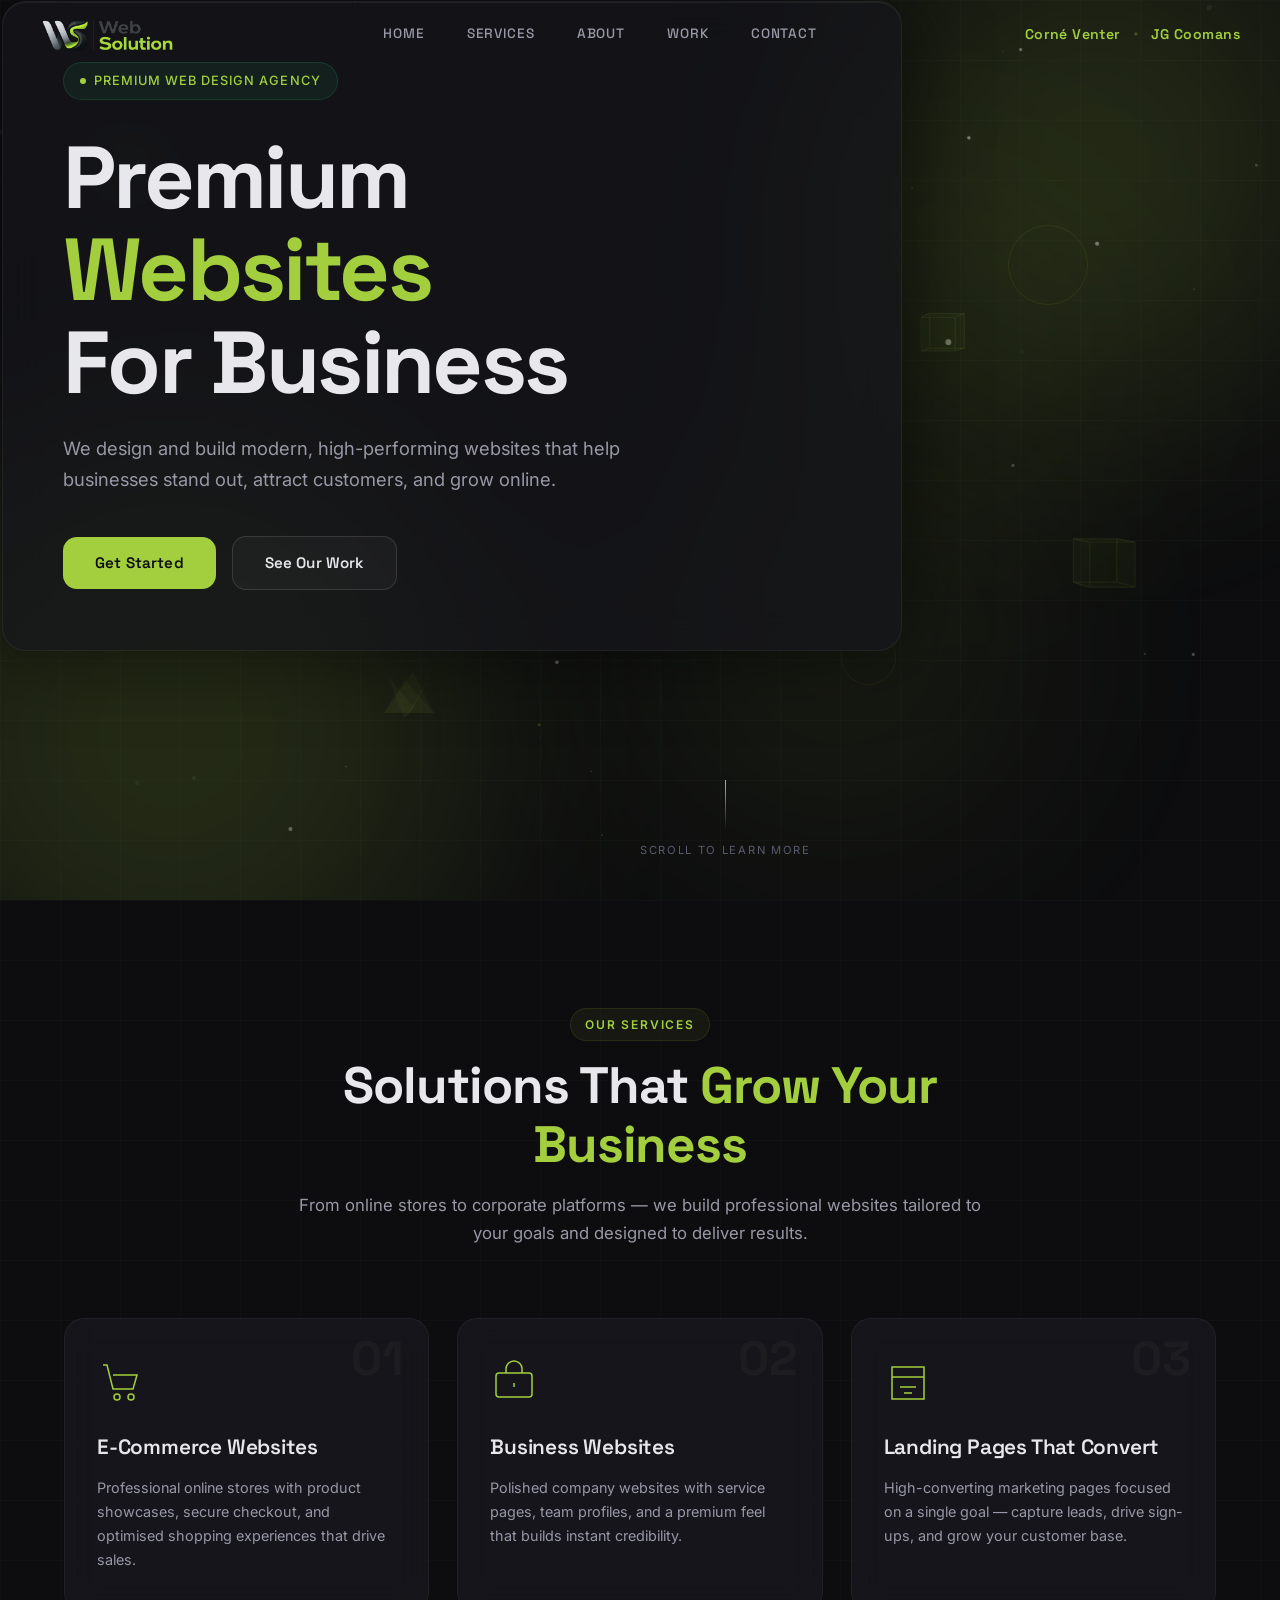
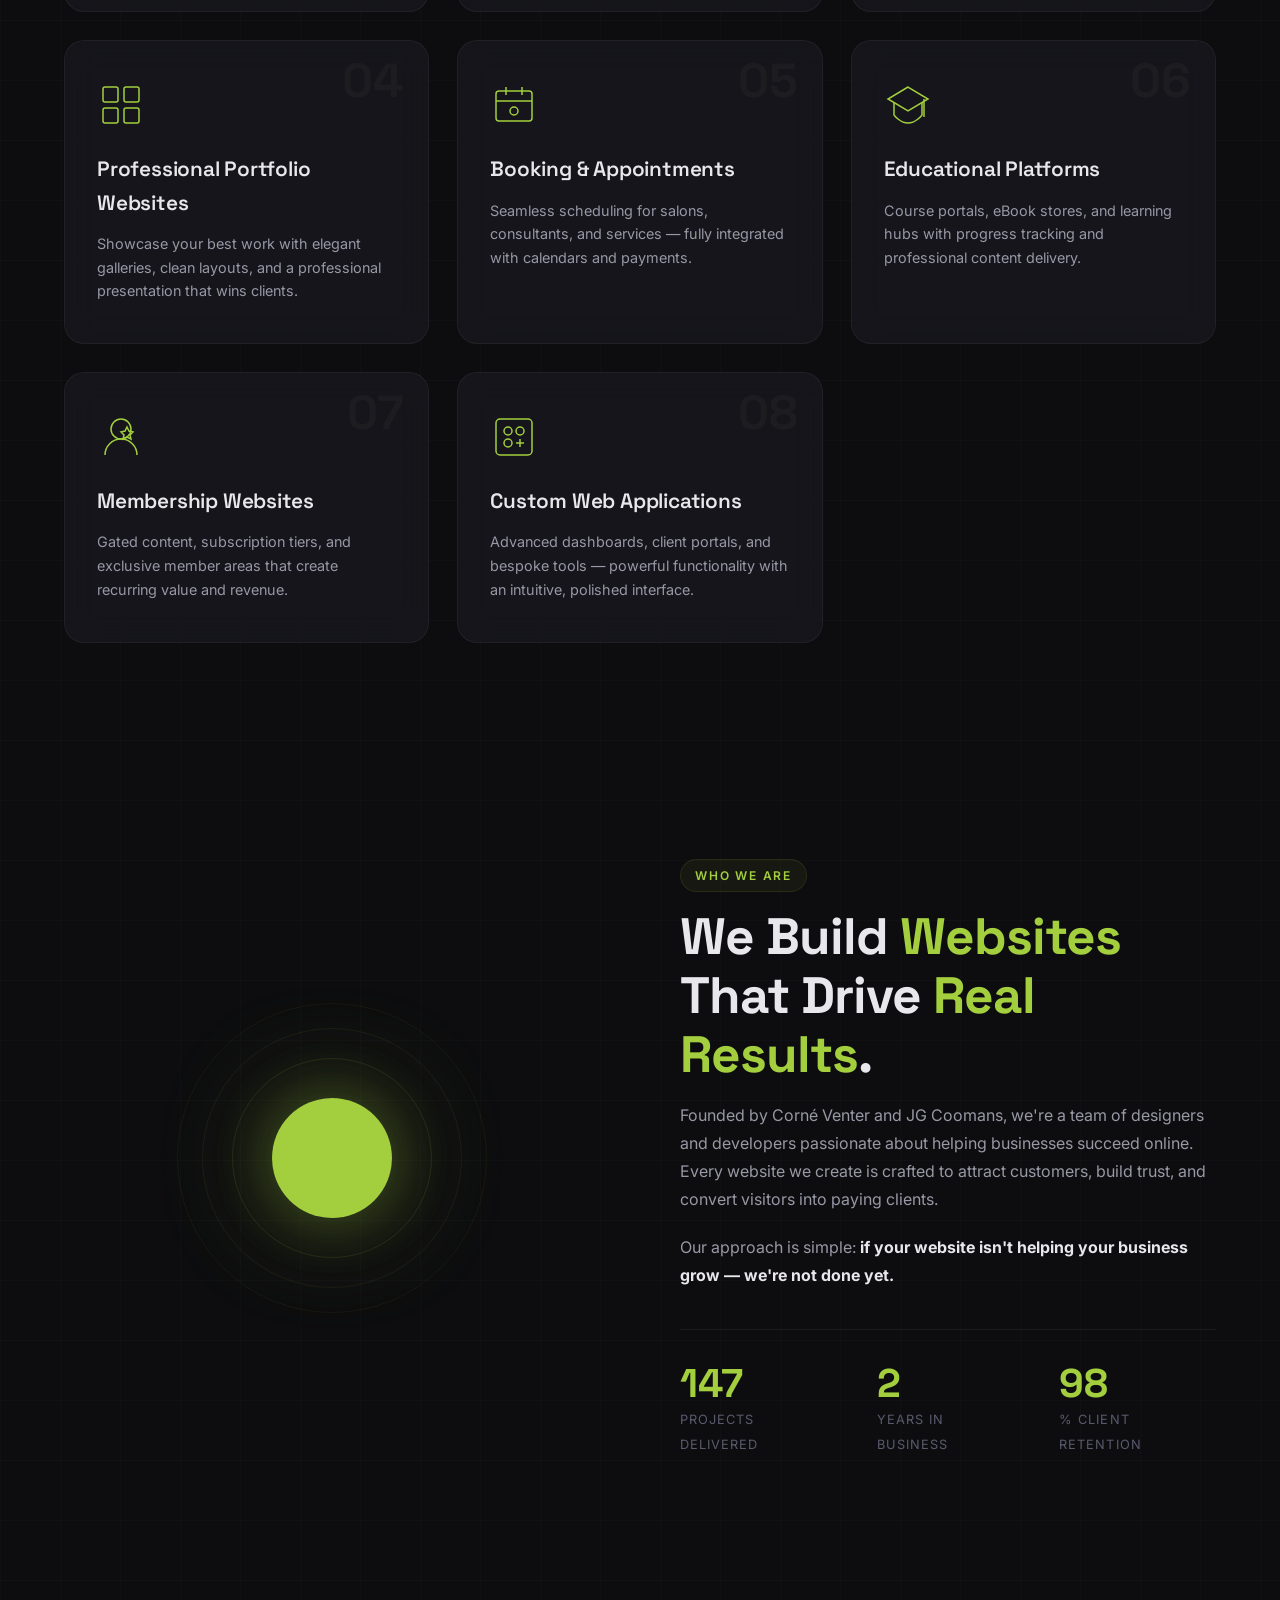
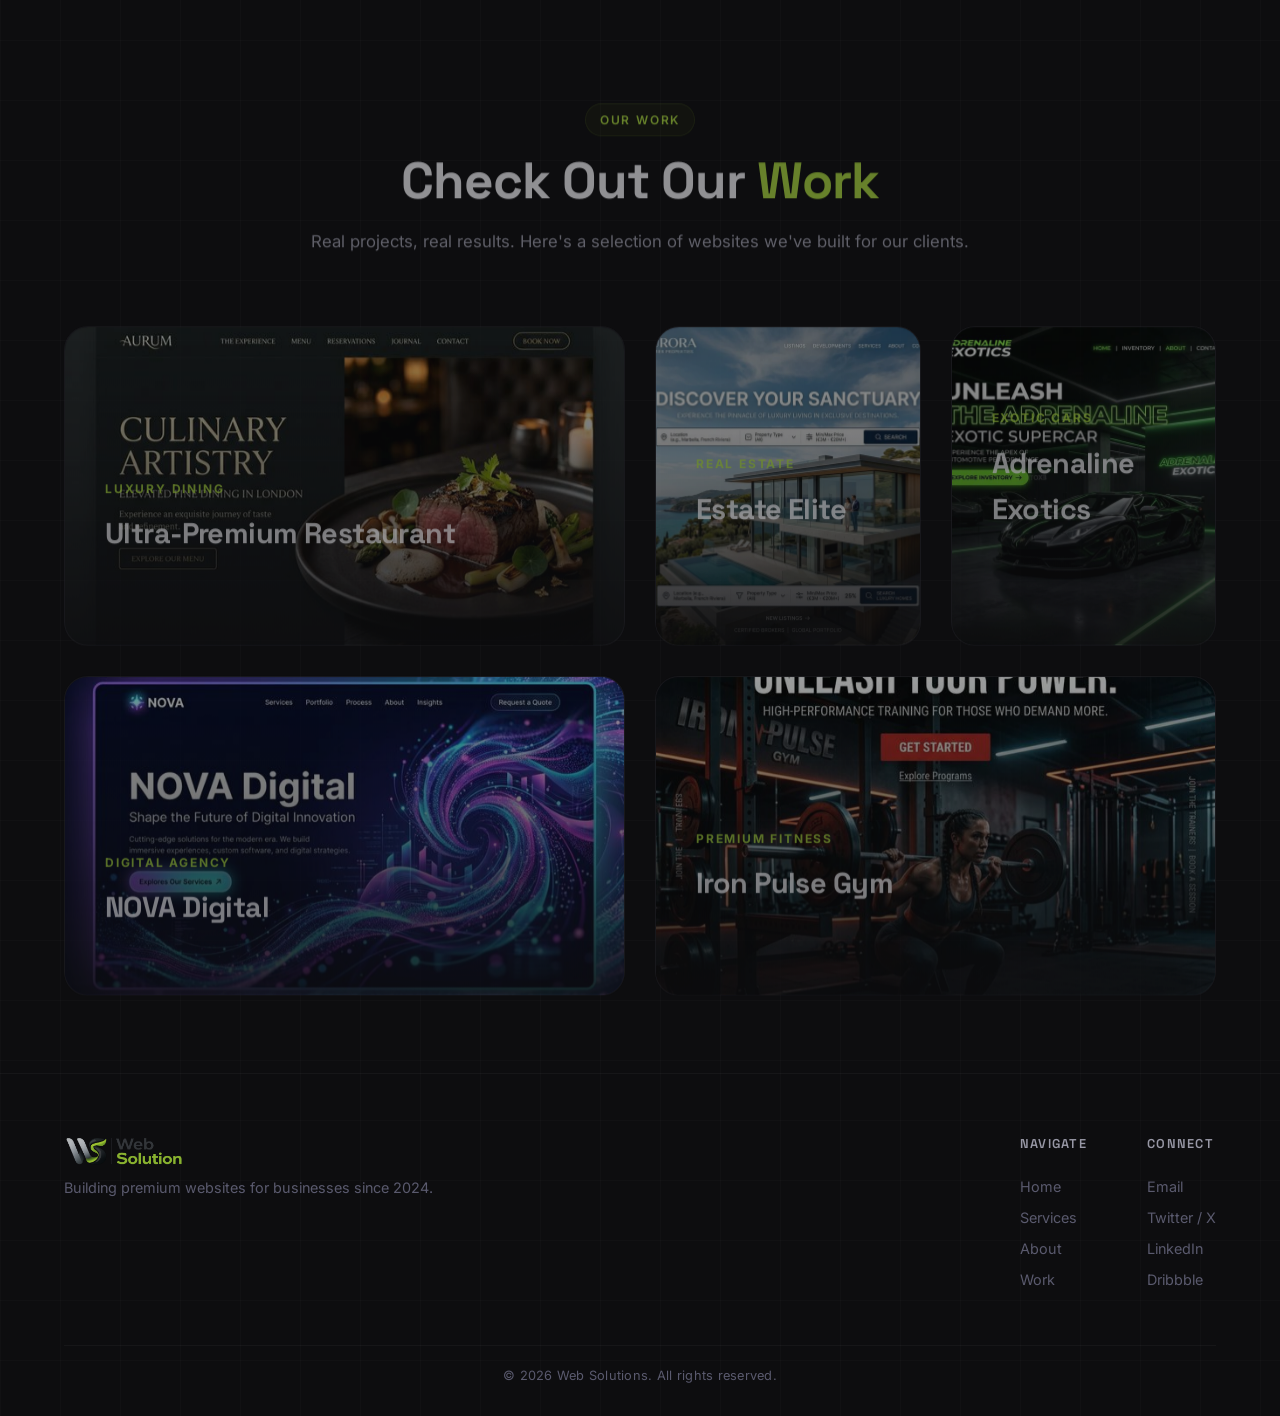
==== commit 45a8165f: "Add files via upload" ====
--- a/index.html
+++ b/index.html
@@ -9,15 +9,14 @@
     <link rel="preconnect" href="https://fonts.gstatic.com" crossorigin>
     <link href="https://fonts.googleapis.com/css2?family=Space+Grotesk:wght@400;500;600;700&family=Inter:wght@300;400;500;600&display=swap" rel="stylesheet">
     <link rel="stylesheet" href="style.css">
+    <link rel="icon" type="image/png" href="favicon.png">
 </head>
 <body>
 
     <!-- Custom Cursor -->
-    <div class="cursor-dot" id="cursorDot"></div>
-    <div class="cursor-ring" id="cursorRing"></div>
-
-    <!-- Particle Canvas -->
-    <canvas id="particleCanvas"></canvas>
+
+    <!-- Tech Nodes Background -->
+    <canvas id="bgNodesCanvas"></canvas>
 
     <!-- Floating Abstract 3D Shapes (background decoration) -->
     <div class="bg-shapes" aria-hidden="true">
@@ -65,19 +64,6 @@
         <div class="orb orb-blue orb-2"></div>
     </div>
 
-    <!-- Sound Toggle -->
-    <button class="sound-toggle" id="soundToggle" aria-label="Toggle ambient sound">
-        <svg class="sound-icon sound-off" viewBox="0 0 24 24" fill="none" stroke="currentColor" stroke-width="2">
-            <path d="M11 5L6 9H2v6h4l5 4V5z"/>
-            <line x1="23" y1="9" x2="17" y2="15"/>
-            <line x1="17" y1="9" x2="23" y2="15"/>
-        </svg>
-        <svg class="sound-icon sound-on" viewBox="0 0 24 24" fill="none" stroke="currentColor" stroke-width="2" style="display:none">
-            <path d="M11 5L6 9H2v6h4l5 4V5z"/>
-            <path d="M19.07 4.93a10 10 0 0 1 0 14.14"/>
-            <path d="M15.54 8.46a5 5 0 0 1 0 7.07"/>
-        </svg>
-    </button>
 
     <!-- ============ NAVIGATION ============ -->
     <nav class="top-nav" id="topNav">
@@ -234,7 +220,7 @@
             <div class="about-content">
                 <span class="section-tag reveal-item">Who We Are</span>
                 <h2 class="section-title reveal-item">We Build <span class="text-accent">Websites</span><br>That Drive <span class="text-accent-pink">Real Results</span>.</h2>
-                <p class="about-text reveal-item">We're a team of designers and developers passionate about helping businesses succeed online. Every website we create is crafted to attract customers, build trust, and convert visitors into paying clients.</p>
+                <p class="about-text reveal-item">Founded by Corné Venter and JG Coomans, we're a team of designers and developers passionate about helping businesses succeed online. Every website we create is crafted to attract customers, build trust, and convert visitors into paying clients.</p>
                 <p class="about-text reveal-item">Our approach is simple: <strong>if your website isn't helping your business grow — we're not done yet.</strong></p>
                 <div class="about-stats reveal-item">
                     <div class="stat">
@@ -242,7 +228,7 @@
                         <span class="stat-label">Projects Delivered</span>
                     </div>
                     <div class="stat">
-                        <span class="stat-number" data-count="12">0</span>
+                        <span class="stat-number" data-count="2">0</span>
                         <span class="stat-label">Years in Business</span>
                     </div>
                     <div class="stat">
@@ -262,51 +248,51 @@
             <p class="section-sub">Real projects, real results. Here's a selection of websites we've built for our clients.</p>
         </div>
         <div class="portfolio-grid">
-            <div class="float-card portfolio-card portfolio-card-lg reveal-item" data-tilt>
-                <div class="portfolio-img" style="background: linear-gradient(135deg, #2ECC7122, #00D4FF33);"></div>
-                <div class="portfolio-overlay">
-                    <span class="portfolio-cat">E-Commerce Store</span>
-                    <h3>NeonMart</h3>
-                    <p>A modern online store with seamless checkout and product discovery.</p>
-                </div>
-                <div class="card-glow"></div>
-            </div>
-            <div class="float-card portfolio-card reveal-item" data-tilt>
-                <div class="portfolio-img" style="background: linear-gradient(135deg, #FF2D7B22, #2ECC7133);"></div>
-                <div class="portfolio-overlay">
-                    <span class="portfolio-cat">Brand Website</span>
-                    <h3>Pulse Studio</h3>
-                    <p>A premium brand website that builds trust and drives engagement.</p>
-                </div>
-                <div class="card-glow"></div>
-            </div>
-            <div class="float-card portfolio-card reveal-item" data-tilt>
-                <div class="portfolio-img" style="background: linear-gradient(135deg, #00D4FF22, #FF2D7B33);"></div>
-                <div class="portfolio-overlay">
-                    <span class="portfolio-cat">Business Dashboard</span>
-                    <h3>DataStream</h3>
-                    <p>Real-time analytics dashboard for data-driven decision making.</p>
-                </div>
-                <div class="card-glow"></div>
-            </div>
-            <div class="float-card portfolio-card reveal-item" data-tilt>
-                <div class="portfolio-img" style="background: linear-gradient(135deg, #2ECC7122, #FF2D7B33);"></div>
-                <div class="portfolio-overlay">
-                    <span class="portfolio-cat">SaaS Platform</span>
-                    <h3>Synapse AI</h3>
-                    <p>AI-powered platform with an intuitive user interface and clean UX.</p>
-                </div>
-                <div class="card-glow"></div>
-            </div>
-            <div class="float-card portfolio-card portfolio-card-lg reveal-item" data-tilt>
-                <div class="portfolio-img" style="background: linear-gradient(135deg, #00D4FF22, #2ECC7133);"></div>
-                <div class="portfolio-overlay">
-                    <span class="portfolio-cat">Agency Website</span>
-                    <h3>Void Collective</h3>
-                    <p>A bold agency website that captures attention and wins clients.</p>
-                </div>
-                <div class="card-glow"></div>
-            </div>
+            <a href="https://corne7870.github.io/Restaurant/" class="float-card portfolio-card portfolio-card-lg portfolio-card-link reveal-item" data-tilt>
+                <div class="portfolio-img" style="background-image: url('portfolio_restaurant.png');"></div>
+                <div class="portfolio-overlay">
+                    <span class="portfolio-cat">Luxury Dining</span>
+                    <h3>Ultra-Premium Restaurant</h3>
+                    <p>Elegant visuals and a premium user experience for fine dining.</p>
+                </div>
+                <div class="card-glow"></div>
+            </a>
+            <a href="https://corne7870.github.io/Real-Estate/" class="float-card portfolio-card reveal-item portfolio-card-link" data-tilt>
+                <div class="portfolio-img" style="background-image: url('portfolio_real_estate.png');"></div>
+                <div class="portfolio-overlay">
+                    <span class="portfolio-cat">Real Estate</span>
+                    <h3>Estate Elite</h3>
+                    <p>Premium platform for exclusive properties and luxury living.</p>
+                </div>
+                <div class="card-glow"></div>
+            </a>
+            <a href="https://corne7870.github.io/Car-Dealership/" class="float-card portfolio-card reveal-item portfolio-card-link" data-tilt>
+                <div class="portfolio-img" style="background-image: url('portfolio_car_dealership.png');"></div>
+                <div class="portfolio-overlay">
+                    <span class="portfolio-cat">Exotic Cars</span>
+                    <h3>Adrenaline Exotics</h3>
+                    <p>A digital experience for luxury exotic car enthusiasts.</p>
+                </div>
+                <div class="card-glow"></div>
+            </a>
+            <a href="https://corne7870.github.io/Digital-agency/" class="float-card portfolio-card portfolio-card-lg reveal-item portfolio-card-link" data-tilt>
+                <div class="portfolio-img" style="background-image: url('portfolio_nova_digital.png');"></div>
+                <div class="portfolio-overlay">
+                    <span class="portfolio-cat">Digital Agency</span>
+                    <h3>NOVA Digital</h3>
+                    <p>Designing the future through innovation and impact.</p>
+                </div>
+                <div class="card-glow"></div>
+            </a>
+            <a href="gym.html" class="float-card portfolio-card portfolio-card-lg reveal-item portfolio-card-link" data-tilt>
+                <div class="portfolio-img" style="background-image: url('portfolio_gym.png');"></div>
+                <div class="portfolio-overlay">
+                    <span class="portfolio-cat">Premium Fitness</span>
+                    <h3>Iron Pulse Gym</h3>
+                    <p>A high-performance training ground for transformation and elite athletic performance.</p>
+                </div>
+                <div class="card-glow"></div>
+            </a>
         </div>
     </section>
 
@@ -316,7 +302,7 @@
         <div class="footer-content">
             <div class="footer-brand">
                 <a href="index.html" class="footer-logo-link"><img src="logo 2.png" alt="Web Solution" class="footer-logo-img"></a>
-                <p>Building premium websites for businesses since 2014.</p>
+                <p>Building premium websites for businesses since 2024.</p>
             </div>
             <div class="footer-links">
                 <div class="footer-col">
--- a/style.css
+++ b/style.css
@@ -14,13 +14,13 @@
     --text-secondary: #9898a6;
     --text-muted: #5a5a6e;
 
-    --accent-green: #2ECC71;
-    --accent-blue: #00D4FF;
-    --accent-pink: #FF2D7B;
-
-    --glow-green: rgba(46, 204, 113, 0.3);
-    --glow-blue: rgba(0, 212, 255, 0.3);
-    --glow-pink: rgba(255, 45, 123, 0.3);
+    --accent-green: #A3CF3E;
+    --accent-blue: #A3CF3E;
+    --accent-pink: #A3CF3E;
+
+    --glow-green: rgba(163, 207, 62, 0.3);
+    --glow-blue: rgba(163, 207, 62, 0.3);
+    --glow-pink: rgba(163, 207, 62, 0.3);
 
     /* Typography */
     --font-display: 'Space Grotesk', sans-serif;
@@ -50,11 +50,14 @@
 
 body {
     font-family: var(--font-body);
-    background: var(--bg-primary);
+    background: 
+        linear-gradient(rgba(255, 255, 255, 0.015) 1px, transparent 1px),
+        linear-gradient(90deg, rgba(255, 255, 255, 0.015) 1px, transparent 1px),
+        var(--bg-primary);
+    background-size: 60px 60px;
     color: var(--text-primary);
     line-height: 1.6;
     overflow-x: hidden;
-    cursor: none;
     -webkit-font-smoothing: antialiased;
     -moz-osx-font-smoothing: grayscale;
 }
@@ -67,11 +70,11 @@
 a {
     color: inherit;
     text-decoration: none;
-    cursor: none;
+    cursor: pointer;
 }
 
 button {
-    cursor: none;
+    cursor: pointer;
     border: none;
     background: none;
     font-family: inherit;
@@ -81,6 +84,17 @@
 img {
     max-width: 100%;
     display: block;
+}
+
+#bgNodesCanvas {
+    position: fixed;
+    top: 0;
+    left: 0;
+    width: 100%;
+    height: 100%;
+    pointer-events: none;
+    z-index: -1;
+    opacity: 0.8;
 }
 
 /* ---- Top Navigation ---- */
@@ -110,7 +124,7 @@
 }
 
 .nav-logo:hover .nav-logo-img {
-    filter: brightness(1.3) drop-shadow(0 0 8px rgba(46, 204, 113, 0.3));
+    filter: brightness(1.3) drop-shadow(0 0 8px rgba(163, 207, 62, 0.3));
     transform: scale(1.03);
 }
 
@@ -186,7 +200,6 @@
     position: relative;
     padding: 4px 0;
     transition: color 0.3s, text-shadow 0.3s, transform 0.3s var(--ease-out-expo);
-    cursor: none;
 }
 
 .founder-link::after {
@@ -203,7 +216,7 @@
 
 .founder-link:hover {
     color: #fff;
-    text-shadow: 0 0 16px rgba(46, 204, 113, 0.5), 0 0 40px rgba(46, 204, 113, 0.2);
+    text-shadow: 0 0 16px rgba(163, 207, 62, 0.5), 0 0 40px rgba(163, 207, 62, 0.2);
     transform: translateY(-2px);
 }
 
@@ -213,11 +226,11 @@
 
 .founder-link:active {
     transform: translateY(0) scale(0.97);
-    text-shadow: 0 0 24px rgba(46, 204, 113, 0.6);
+    text-shadow: 0 0 24px rgba(163, 207, 62, 0.6);
 }
 
 .founder-sep {
-    color: rgba(46, 204, 113, 0.3);
+    color: rgba(163, 207, 62, 0.3);
     font-size: 0.65rem;
     user-select: none;
 }
@@ -254,103 +267,6 @@
     }
 }
 
-/* ---- Custom Cursor — Glowing Orb ---- */
-.cursor-dot {
-    position: fixed;
-    top: 0;
-    left: 0;
-    width: 12px;
-    height: 12px;
-    background: radial-gradient(circle, #32CD32 0%, rgba(50, 205, 50, 0.6) 40%, transparent 70%);
-    border-radius: 50%;
-    pointer-events: none;
-    z-index: 10001;
-    transform: translate(-50%, -50%);
-    transition: width 0.35s var(--ease-out-expo),
-                height 0.35s var(--ease-out-expo),
-                background 0.35s,
-                box-shadow 0.35s;
-    box-shadow:
-        0 0 8px rgba(50, 205, 50, 0.6),
-        0 0 20px rgba(50, 205, 50, 0.35),
-        0 0 50px rgba(50, 205, 50, 0.15);
-}
-
-.cursor-ring {
-    position: fixed;
-    top: 0;
-    left: 0;
-    width: 44px;
-    height: 44px;
-    border: 1.5px solid rgba(50, 205, 50, 0.2);
-    border-radius: 50%;
-    pointer-events: none;
-    z-index: 10000;
-    transform: translate(-50%, -50%);
-    transition: width 0.5s var(--ease-out-expo),
-                height 0.5s var(--ease-out-expo),
-                border-color 0.3s,
-                border-radius 0.4s,
-                border-width 0.3s,
-                background 0.3s;
-    background: rgba(50, 205, 50, 0.02);
-}
-
-/* Trail particles */
-.cursor-trail {
-    position: fixed;
-    width: 6px;
-    height: 6px;
-    background: radial-gradient(circle, rgba(50, 205, 50, 0.5), transparent);
-    border-radius: 50%;
-    pointer-events: none;
-    z-index: 9998;
-    transform: translate(-50%, -50%);
-    animation: trailFade 0.6s ease-out forwards;
-}
-
-@keyframes trailFade {
-    0%   { opacity: 1; transform: translate(-50%, -50%) scale(1); }
-    100% { opacity: 0; transform: translate(-50%, -50%) scale(0.2); }
-}
-
-/* Click ripple */
-.cursor-ripple {
-    position: fixed;
-    width: 10px;
-    height: 10px;
-    border: 1.5px solid rgba(50, 205, 50, 0.5);
-    border-radius: 50%;
-    pointer-events: none;
-    z-index: 9997;
-    transform: translate(-50%, -50%) scale(1);
-    animation: cursorRipple 0.7s ease-out forwards;
-}
-
-@keyframes cursorRipple {
-    0%   { opacity: 1; transform: translate(-50%, -50%) scale(1); }
-    100% { opacity: 0; transform: translate(-50%, -50%) scale(6); }
-}
-
-/* Hover state — interactive elements */
-.cursor-hovering .cursor-dot {
-    width: 20px;
-    height: 20px;
-    background: radial-gradient(circle, #fff 0%, rgba(50, 205, 50, 0.7) 40%, transparent 70%);
-    box-shadow:
-        0 0 12px rgba(50, 205, 50, 0.8),
-        0 0 30px rgba(50, 205, 50, 0.5),
-        0 0 70px rgba(50, 205, 50, 0.2);
-}
-
-.cursor-hovering .cursor-ring {
-    width: 60px;
-    height: 60px;
-    border-color: rgba(50, 205, 50, 0.35);
-    border-width: 2px;
-    background: rgba(50, 205, 50, 0.04);
-    border-radius: 50%;
-}
 
 /* ---- Particle Canvas ---- */
 #particleCanvas {
@@ -390,8 +306,8 @@
     position: absolute;
     width: 60px;
     height: 60px;
-    border: 1px solid rgba(46, 204, 113, 0.08);
-    background: rgba(46, 204, 113, 0.02);
+    border: 1px solid rgba(163, 207, 62, 0.08);
+    background: rgba(163, 207, 62, 0.02);
 }
 
 .cube-face.front  { transform: translateZ(30px); }
@@ -418,8 +334,8 @@
 .shape-3 .cube-face {
     width: 45px;
     height: 45px;
-    border-color: rgba(0, 212, 255, 0.08);
-    background: rgba(0, 212, 255, 0.02);
+    border-color: rgba(163, 207, 62, 0.08);
+    background: rgba(163, 207, 62, 0.02);
 }
 
 .shape-3 .cube-face.front  { transform: translateZ(22.5px); }
@@ -440,8 +356,8 @@
 .shape-7 .cube-face {
     width: 35px;
     height: 35px;
-    border-color: rgba(255, 45, 123, 0.08);
-    background: rgba(255, 45, 123, 0.02);
+    border-color: rgba(163, 207, 62, 0.08);
+    background: rgba(163, 207, 62, 0.02);
 }
 
 .shape-7 .cube-face.front  { transform: translateZ(17.5px); }
@@ -455,7 +371,7 @@
 .shape-ring {
     width: 80px;
     height: 80px;
-    border: 1.5px solid rgba(0, 212, 255, 0.1);
+    border: 1.5px solid rgba(163, 207, 62, 0.1);
     border-radius: 50%;
 }
 
@@ -470,7 +386,7 @@
     left: 15%;
     width: 100px;
     height: 100px;
-    border-color: rgba(255, 45, 123, 0.08);
+    border-color: rgba(163, 207, 62, 0.08);
     animation: shapeDrift1 28s ease-in-out infinite, ringRotate 25s linear infinite reverse;
 }
 
@@ -479,7 +395,7 @@
     right: 30%;
     width: 55px;
     height: 55px;
-    border-color: rgba(46, 204, 113, 0.08);
+    border-color: rgba(163, 207, 62, 0.08);
     animation: shapeDrift3 18s ease-in-out infinite, ringRotate 14s linear infinite;
 }
 
@@ -488,7 +404,7 @@
     left: 40%;
     width: 70px;
     height: 70px;
-    border-color: rgba(0, 212, 255, 0.06);
+    border-color: rgba(163, 207, 62, 0.06);
     animation: shapeDrift2 24s ease-in-out infinite, ringRotate 22s linear infinite reverse;
 }
 
@@ -507,7 +423,7 @@
     height: 0;
     border-left: 25px solid transparent;
     border-right: 25px solid transparent;
-    border-bottom: 43px solid rgba(46, 204, 113, 0.04);
+    border-bottom: 43px solid rgba(163, 207, 62, 0.04);
     transform-origin: bottom center;
 }
 
@@ -610,35 +526,6 @@
     75%      { transform: translate(30px, 20px) scale(1.02); }
 }
 
-/* ---- Sound Toggle ---- */
-.sound-toggle {
-    position: fixed;
-    bottom: 30px;
-    right: 30px;
-    z-index: 1000;
-    width: 44px;
-    height: 44px;
-    border-radius: 50%;
-    background: var(--bg-card);
-    backdrop-filter: blur(12px);
-    border: 1px solid rgba(255, 255, 255, 0.06);
-    display: flex;
-    align-items: center;
-    justify-content: center;
-    transition: var(--transition-base);
-}
-
-.sound-toggle:hover {
-    border-color: var(--accent-green);
-    box-shadow: 0 0 20px var(--glow-green);
-    transform: scale(1.1);
-}
-
-.sound-icon {
-    width: 18px;
-    height: 18px;
-    color: var(--text-secondary);
-}
 
 /* ---- Parallax Layers ---- */
 .parallax-layer {
@@ -765,10 +652,7 @@
 }
 
 .title-accent {
-    background: linear-gradient(135deg, var(--accent-green), var(--accent-blue));
-    -webkit-background-clip: text;
-    -webkit-text-fill-color: transparent;
-    background-clip: text;
+    color: var(--accent-green);
 }
 
 .hero-sub {
@@ -904,8 +788,8 @@
     color: var(--accent-green);
     margin-bottom: 16px;
     padding: 6px 14px;
-    background: rgba(46, 204, 113, 0.06);
-    border: 1px solid rgba(46, 204, 113, 0.12);
+    background: rgba(163, 207, 62, 0.06);
+    border: 1px solid rgba(163, 207, 62, 0.12);
     border-radius: 100px;
 }
 
@@ -957,6 +841,23 @@
     transform-style: preserve-3d;
     transition: all var(--transition-base);
     overflow: hidden;
+    z-index: 1;
+}
+
+.service-card::before {
+    content: '';
+    position: absolute;
+    bottom: 0;
+    left: 0;
+    width: 100%;
+    height: 0;
+    background-color: rgba(163, 207, 62, 0.2);
+    transition: height 0.6s var(--ease-out-expo);
+    z-index: -1;
+}
+
+.service-card:hover::before {
+    height: 100%;
 }
 
 .service-card:hover {
@@ -964,16 +865,10 @@
     border-color: rgba(255, 255, 255, 0.1);
 }
 
-.service-card[data-color="green"]:hover {
-    box-shadow: 0 20px 60px rgba(46, 204, 113, 0.1), 0 0 40px rgba(46, 204, 113, 0.05);
-}
-
-.service-card[data-color="blue"]:hover {
-    box-shadow: 0 20px 60px rgba(0, 212, 255, 0.1), 0 0 40px rgba(0, 212, 255, 0.05);
-}
-
+.service-card[data-color="green"]:hover,
+.service-card[data-color="blue"]:hover,
 .service-card[data-color="pink"]:hover {
-    box-shadow: 0 20px 60px rgba(255, 45, 123, 0.1), 0 0 40px rgba(255, 45, 123, 0.05);
+    box-shadow: 0 20px 60px rgba(163, 207, 62, 0.1), 0 0 40px rgba(163, 207, 62, 0.05);
 }
 
 .card-number {
@@ -1064,16 +959,16 @@
     left: 50%;
     width: 120px;
     height: 120px;
-    background: radial-gradient(circle at 30% 30%, var(--accent-green), var(--accent-pink));
+    background: radial-gradient(circle at 30% 30%, var(--accent-green), var(--accent-blue));
     border-radius: 50%;
     transform: translate(-50%, -50%);
-    box-shadow: 0 0 60px var(--glow-green), 0 0 120px var(--glow-pink);
+    box-shadow: 0 0 60px var(--glow-green), 0 0 120px var(--glow-blue);
     animation: orbPulse 4s ease-in-out infinite;
 }
 
 @keyframes orbPulse {
-    0%, 100% { transform: translate(-50%, -50%) scale(1); box-shadow: 0 0 60px var(--glow-green), 0 0 120px var(--glow-pink); }
-    50%      { transform: translate(-50%, -50%) scale(1.08); box-shadow: 0 0 80px var(--glow-green), 0 0 160px var(--glow-pink); }
+    0%, 100% { transform: translate(-50%, -50%) scale(1); box-shadow: 0 0 60px var(--glow-green), 0 0 120px var(--glow-blue); }
+    50%      { transform: translate(-50%, -50%) scale(1.08); box-shadow: 0 0 80px var(--glow-green), 0 0 160px var(--glow-blue); }
 }
 
 .about-ring {
@@ -1089,7 +984,7 @@
     width: 200px;
     height: 200px;
     margin: -100px 0 0 -100px;
-    border-color: rgba(46, 204, 113, 0.12);
+    border-color: rgba(163, 207, 62, 0.12);
     animation: ringOrbit1 12s linear infinite;
 }
 
@@ -1097,7 +992,7 @@
     width: 260px;
     height: 260px;
     margin: -130px 0 0 -130px;
-    border-color: rgba(0, 212, 255, 0.08);
+    border-color: rgba(163, 207, 62, 0.08);
     animation: ringOrbit2 18s linear infinite reverse;
 }
 
@@ -1105,7 +1000,7 @@
     width: 310px;
     height: 310px;
     margin: -155px 0 0 -155px;
-    border-color: rgba(255, 45, 123, 0.06);
+    border-color: rgba(163, 207, 62, 0.06);
     animation: ringOrbit3 24s linear infinite;
 }
 
@@ -1151,7 +1046,7 @@
     font-family: var(--font-display);
     font-size: 2.5rem;
     font-weight: 700;
-    color: var(--accent-yellow);
+    color: var(--accent-green);
     display: block;
     line-height: 1.1;
 }
@@ -1166,27 +1061,38 @@
 /* ============================================================
    PORTFOLIO
    ============================================================ */
+/* ============================================================
+   PORTFOLIO
+   ============================================================ */
 .portfolio-grid {
     display: grid;
-    grid-template-columns: repeat(3, 1fr);
-    gap: 24px;
+    grid-template-columns: repeat(4, 1fr);
+    grid-auto-rows: minmax(320px, auto);
+    grid-auto-flow: dense;
+    gap: 30px;
     max-width: var(--container-width);
     margin: 0 auto;
 }
 
 .portfolio-card {
     position: relative;
-    border-radius: 20px;
+    border-radius: 24px;
     overflow: hidden;
     background: var(--bg-card);
     border: 1px solid rgba(255, 255, 255, 0.05);
-    min-height: 300px;
     transform-style: preserve-3d;
-    transition: all var(--transition-base);
+    transition: all 0.6s var(--ease-out-expo);
+    height: 100%;
 }
 
 .portfolio-card-lg {
     grid-column: span 2;
+    grid-row: span 1;
+}
+
+.portfolio-card-full {
+    grid-column: span 3;
+    min-height: 400px;
 }
 
 .portfolio-img {
@@ -1195,56 +1101,84 @@
     left: 0;
     width: 100%;
     height: 100%;
-    transition: transform 0.6s var(--ease-out-expo);
+    background-size: cover;
+    background-position: center;
+    transition: transform 0.8s var(--ease-out-expo);
 }
 
 .portfolio-card:hover .portfolio-img {
-    transform: scale(1.05);
+    transform: scale(1.08);
 }
 
 .portfolio-overlay {
     position: absolute;
-    bottom: 0;
-    left: 0;
-    right: 0;
-    padding: 32px;
-    background: linear-gradient(to top, rgba(13, 13, 15, 0.95) 0%, transparent 100%);
-    transform: translateY(20px);
-    opacity: 0.7;
-    transition: all var(--transition-base);
+    inset: 0;
+    display: flex;
+    flex-direction: column;
+    justify-content: flex-end;
+    padding: 40px;
+    background: linear-gradient(to top, 
+        rgba(13, 13, 15, 0.95) 0%, 
+        rgba(13, 13, 15, 0.4) 50%, 
+        transparent 100%);
+    opacity: 0.85;
+    transition: all 0.5s var(--ease-out-expo);
 }
 
 .portfolio-card:hover .portfolio-overlay {
-    transform: translateY(0);
+    background: linear-gradient(to top, 
+        rgba(13, 13, 15, 0.98) 0%, 
+        rgba(13, 13, 15, 0.6) 60%, 
+        transparent 100%);
     opacity: 1;
 }
 
 .portfolio-cat {
-    font-size: 0.7rem;
-    font-weight: 600;
-    letter-spacing: 0.12em;
+    font-size: 0.75rem;
+    font-weight: 700;
+    letter-spacing: 0.15em;
     text-transform: uppercase;
     color: var(--accent-blue);
-    margin-bottom: 8px;
+    margin-bottom: 12px;
     display: block;
+    transform: translateY(10px);
+    transition: transform 0.5s var(--ease-out-expo);
 }
 
 .portfolio-overlay h3 {
     font-family: var(--font-display);
-    font-size: 1.5rem;
+    font-size: 1.8rem;
     font-weight: 700;
-    margin-bottom: 6px;
+    margin-bottom: 10px;
+    letter-spacing: -0.02em;
+    transform: translateY(10px);
+    transition: transform 0.5s var(--ease-out-expo) 0.05s;
 }
 
 .portfolio-overlay p {
-    font-size: 0.85rem;
+    font-size: 0.95rem;
     color: var(--text-secondary);
-    line-height: 1.5;
+    line-height: 1.6;
+    max-width: 90%;
+    transform: translateY(10px);
+    opacity: 0;
+    transition: all 0.5s var(--ease-out-expo) 0.1s;
+}
+
+.portfolio-card:hover .portfolio-cat,
+.portfolio-card:hover h3,
+.portfolio-card:hover p {
+    transform: translateY(0);
+}
+
+.portfolio-card:hover p {
+    opacity: 1;
 }
 
 .portfolio-card:hover {
-    transform: translateY(-6px) translateZ(15px);
-    box-shadow: 0 20px 70px rgba(0, 0, 0, 0.4);
+    transform: translateY(-10px) translateZ(30px);
+    box-shadow: 0 30px 100px rgba(0, 0, 0, 0.6);
+    border-color: rgba(255, 255, 255, 0.15);
 }
 
 .portfolio-card .card-glow {
@@ -1252,7 +1186,20 @@
 }
 
 .portfolio-card:hover .card-glow {
-    opacity: 0.04;
+    opacity: 0.08;
+}
+
+/* Linked portfolio card specific refinements */
+.portfolio-card-link:hover {
+    border-color: var(--accent-green);
+}
+
+.portfolio-card-link:hover .portfolio-cat {
+    color: var(--accent-green);
+}
+
+.portfolio-card-link .card-glow {
+    background: var(--accent-green);
 }
 
 /* ============================================================
@@ -1274,7 +1221,7 @@
     border: 1px solid rgba(255, 255, 255, 0.06);
     border-radius: 28px;
     box-shadow:
-        0 0 100px rgba(46, 204, 113, 0.05),
+        0 0 100px rgba(163, 207, 62, 0.05),
         inset 0 1px 0 rgba(255, 255, 255, 0.05);
     animation: panelBreathe 8s ease-in-out infinite;
 }
@@ -1348,15 +1295,28 @@
 }
 
 .contact-form-panel {
-    background: var(--bg-panel);
-    backdrop-filter: blur(20px);
-    border: 1px solid rgba(255, 255, 255, 0.06);
+    background: rgba(22, 22, 28, 0.85); /* Slightly more opaque */
+    backdrop-filter: blur(25px);
+    border: 1px solid rgba(255, 255, 255, 0.1); /* Brighter border */
     border-radius: 24px;
     padding: 48px 44px;
     box-shadow:
-        0 0 80px rgba(0, 0, 0, 0.4),
-        inset 0 1px 0 rgba(255, 255, 255, 0.05);
+        0 20px 60px rgba(0, 0, 0, 0.5),
+        inset 0 1px 0 rgba(255, 255, 255, 0.08); /* Stronger inner edge */
     animation: panelBreathe 8s ease-in-out infinite;
+    position: relative;
+    overflow: hidden;
+}
+
+.contact-form-panel::before {
+    content: '';
+    position: absolute;
+    top: 0;
+    left: 0;
+    width: 100%;
+    height: 100%;
+    background: radial-gradient(circle at top right, rgba(163, 207, 62, 0.05), transparent);
+    pointer-events: none;
 }
 
 .form-group {
@@ -1366,12 +1326,13 @@
 .form-label {
     display: block;
     font-family: var(--font-display);
-    font-size: 0.8rem;
+    font-size: 0.85rem;
     font-weight: 600;
     letter-spacing: 0.06em;
     text-transform: uppercase;
-    color: var(--text-secondary);
-    margin-bottom: 10px;
+    color: var(--text-primary); /* Brighter color for visibility */
+    margin-bottom: 12px;
+    opacity: 0.9;
 }
 
 .form-input {
@@ -1394,8 +1355,8 @@
 }
 
 .form-input:focus {
-    border-color: rgba(46, 204, 113, 0.4);
-    box-shadow: 0 0 20px rgba(46, 204, 113, 0.08);
+    border-color: rgba(163, 207, 62, 0.4);
+    box-shadow: 0 0 20px rgba(163, 207, 62, 0.08);
 }
 
 .form-textarea {
@@ -1421,14 +1382,14 @@
     height: 64px;
     margin: 0 auto 24px;
     border-radius: 50%;
-    background: rgba(46, 204, 113, 0.12);
+    background: rgba(163, 207, 62, 0.12);
     border: 2px solid var(--accent-green);
     display: flex;
     align-items: center;
     justify-content: center;
     font-size: 1.8rem;
     color: var(--accent-green);
-    box-shadow: 0 0 30px rgba(46, 204, 113, 0.15);
+    box-shadow: 0 0 30px rgba(163, 207, 62, 0.15);
 }
 
 .contact-success h3 {
@@ -1476,14 +1437,14 @@
 }
 
 .profile-panel {
-    background: var(--bg-panel);
-    backdrop-filter: blur(20px);
-    border: 1px solid rgba(255, 255, 255, 0.06);
+    background: rgba(22, 22, 28, 0.85); /* Slightly more opaque */
+    backdrop-filter: blur(25px);
+    border: 1px solid rgba(255, 255, 255, 0.1);
     border-radius: 24px;
     padding: 48px 44px;
     box-shadow:
-        0 0 80px rgba(0, 0, 0, 0.4),
-        inset 0 1px 0 rgba(255, 255, 255, 0.05);
+        0 20px 60px rgba(0, 0, 0, 0.5),
+        inset 0 1px 0 rgba(255, 255, 255, 0.08);
     animation: panelBreathe 8s ease-in-out infinite;
 }
 
@@ -1494,23 +1455,18 @@
     margin-bottom: 36px;
 }
 
-.profile-avatar {
+.profile-avatar,
+.profile-avatar-blue {
     width: 72px;
     height: 72px;
     border-radius: 50%;
-    background: rgba(46, 204, 113, 0.12);
+    background: rgba(163, 207, 62, 0.12);
     border: 2px solid var(--accent-green);
     display: flex;
     align-items: center;
     justify-content: center;
     flex-shrink: 0;
-    box-shadow: 0 0 30px rgba(46, 204, 113, 0.15);
-}
-
-.profile-avatar-blue {
-    background: rgba(0, 212, 255, 0.12);
-    border-color: var(--accent-blue);
-    box-shadow: 0 0 30px rgba(0, 212, 255, 0.15);
+    box-shadow: 0 0 30px rgba(163, 207, 62, 0.15);
 }
 
 .avatar-initials {
@@ -1662,7 +1618,7 @@
 }
 
 .footer-col a:hover {
-    color: var(--accent-yellow);
+    color: var(--accent-green);
     transform: translateX(4px);
 }
 
@@ -1711,9 +1667,6 @@
         cursor: auto;
     }
 
-    .cursor-dot, .cursor-ring {
-        display: none;
-    }
 
     .hero-panel {
         padding: 40px 24px;
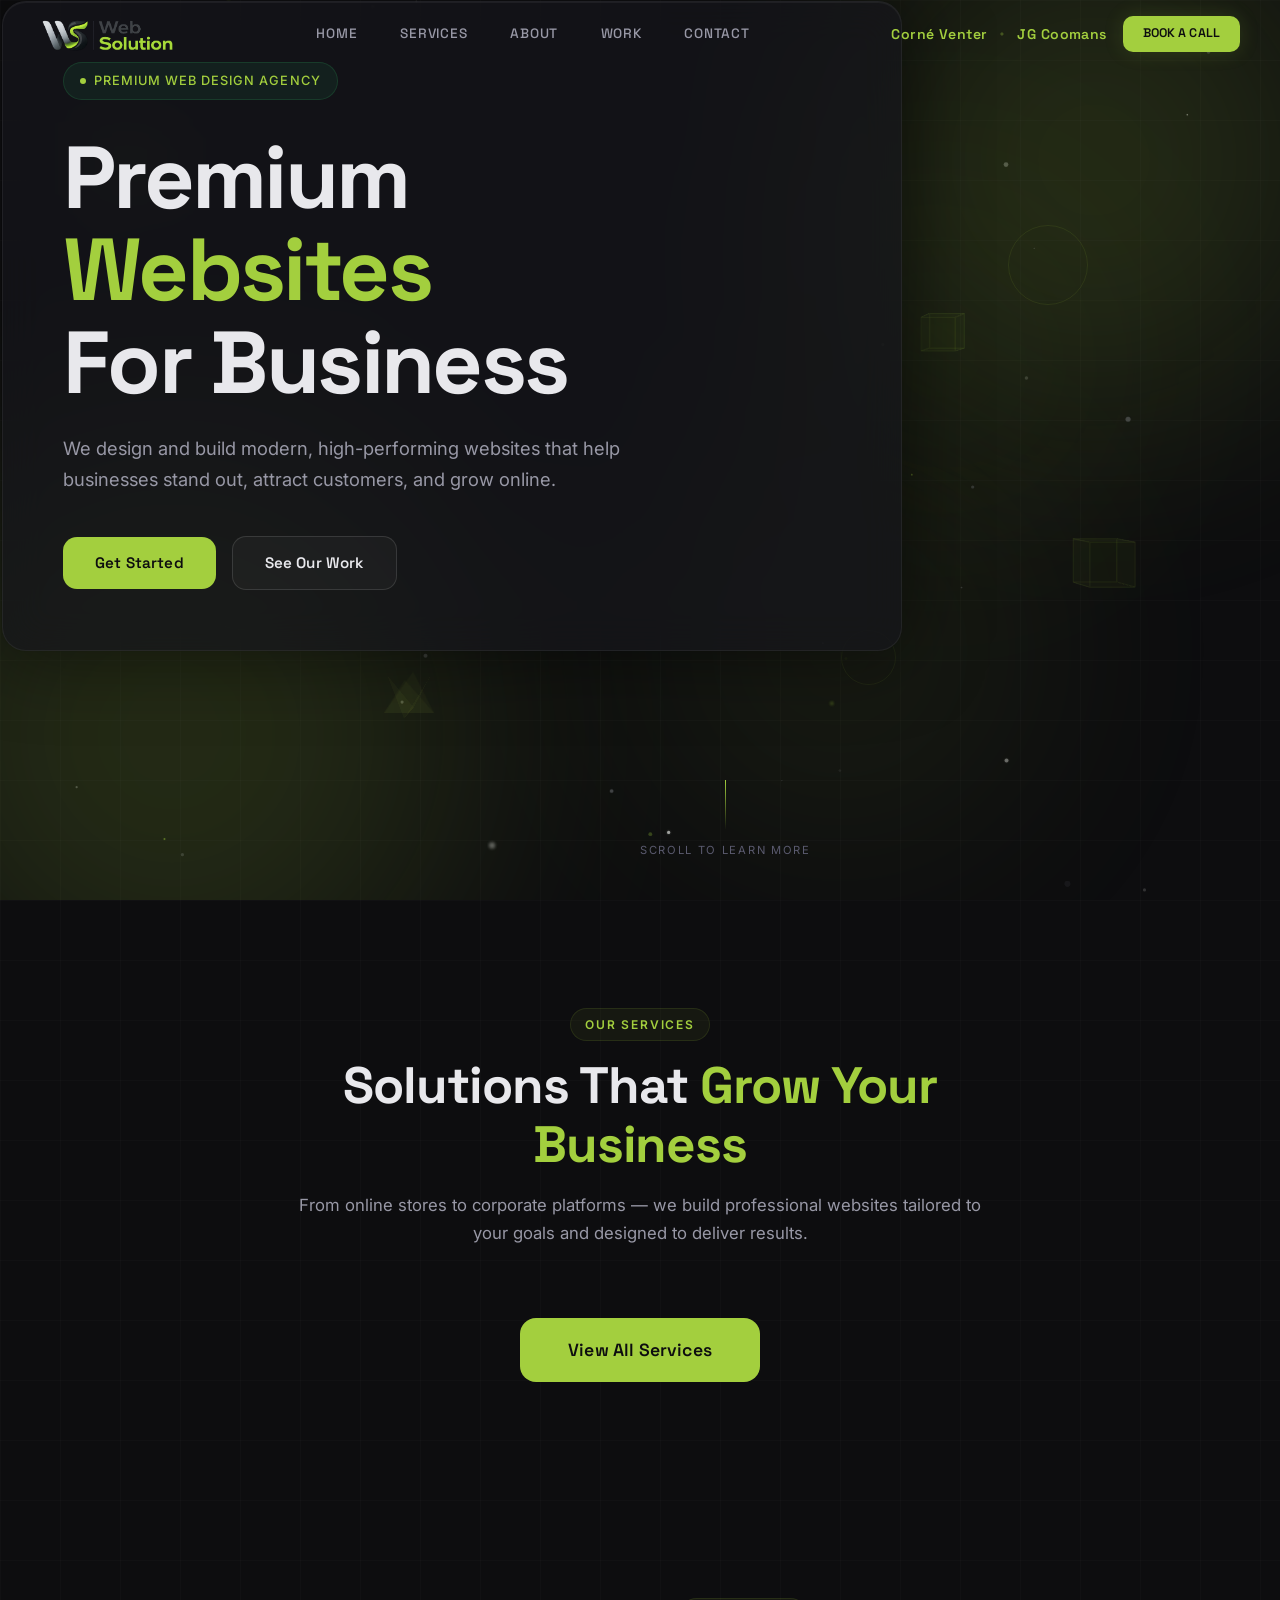
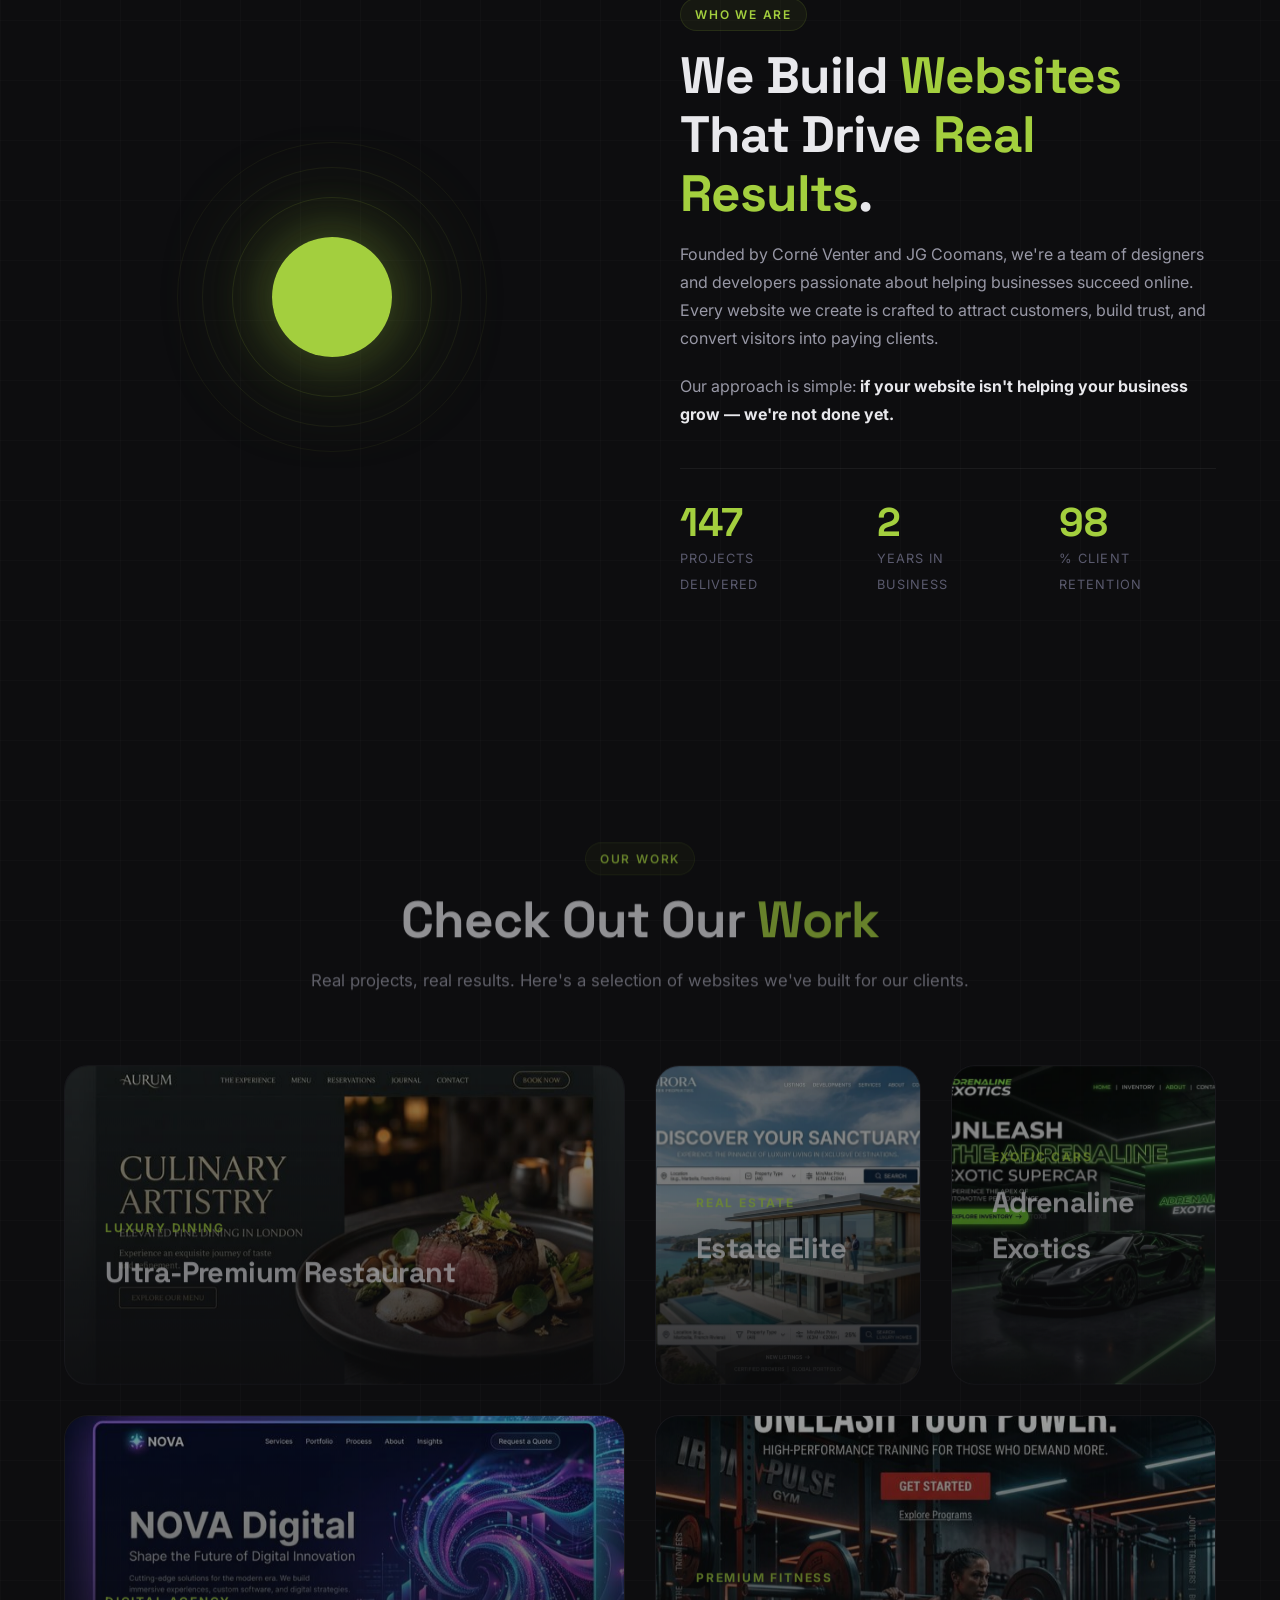
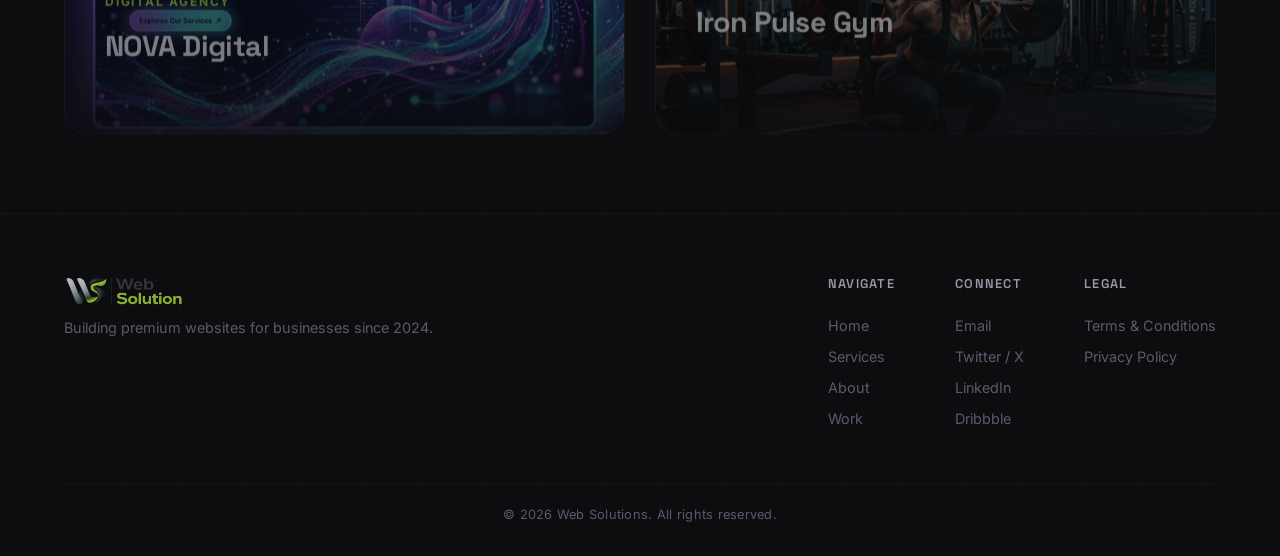
==== commit 3cf01618: "Add files via upload" ====
--- a/index.html
+++ b/index.html
@@ -1,331 +1,269 @@
-<!DOCTYPE html>
-<html lang="en">
-<head>
-    <meta charset="UTF-8">
-    <meta name="viewport" content="width=device-width, initial-scale=1.0">
-    <meta name="description" content="Web Solutions — we design and build premium, high-performing websites for businesses. Custom web design, e-commerce, landing pages, and more.">
-    <title>Web Solutions — Premium Websites for Business</title>
-    <link rel="preconnect" href="https://fonts.googleapis.com">
-    <link rel="preconnect" href="https://fonts.gstatic.com" crossorigin>
-    <link href="https://fonts.googleapis.com/css2?family=Space+Grotesk:wght@400;500;600;700&family=Inter:wght@300;400;500;600&display=swap" rel="stylesheet">
-    <link rel="stylesheet" href="style.css">
-    <link rel="icon" type="image/png" href="favicon.png">
-</head>
-<body>
-
-    <!-- Custom Cursor -->
-
-    <!-- Tech Nodes Background -->
-    <canvas id="bgNodesCanvas"></canvas>
-
-    <!-- Floating Abstract 3D Shapes (background decoration) -->
-    <div class="bg-shapes" aria-hidden="true">
-        <div class="shape shape-cube shape-1">
-            <div class="cube-face front"></div>
-            <div class="cube-face back"></div>
-            <div class="cube-face left"></div>
-            <div class="cube-face right"></div>
-            <div class="cube-face top"></div>
-            <div class="cube-face bottom"></div>
-        </div>
-        <div class="shape shape-ring shape-2"></div>
-        <div class="shape shape-cube shape-3">
-            <div class="cube-face front"></div>
-            <div class="cube-face back"></div>
-            <div class="cube-face left"></div>
-            <div class="cube-face right"></div>
-            <div class="cube-face top"></div>
-            <div class="cube-face bottom"></div>
-        </div>
-        <div class="shape shape-ring shape-4"></div>
-        <div class="shape shape-pyramid shape-5">
-            <div class="pyramid-face pf-1"></div>
-            <div class="pyramid-face pf-2"></div>
-            <div class="pyramid-face pf-3"></div>
-            <div class="pyramid-face pf-4"></div>
-        </div>
-        <div class="shape shape-ring shape-6"></div>
-        <div class="shape shape-cube shape-7">
-            <div class="cube-face front"></div>
-            <div class="cube-face back"></div>
-            <div class="cube-face left"></div>
-            <div class="cube-face right"></div>
-            <div class="cube-face top"></div>
-            <div class="cube-face bottom"></div>
-        </div>
-        <div class="shape shape-ring shape-8"></div>
-    </div>
-
-    <!-- Ambient Lighting Orbs -->
-    <div class="ambient-lights" aria-hidden="true">
-        <div class="orb orb-yellow"></div>
-        <div class="orb orb-blue"></div>
-        <div class="orb orb-pink"></div>
-        <div class="orb orb-blue orb-2"></div>
-    </div>
-
-
-    <!-- ============ NAVIGATION ============ -->
-    <nav class="top-nav" id="topNav">
-        <a href="index.html" class="nav-logo"><img src="logo 2.png" alt="Web Solution" class="nav-logo-img"></a>
-        <div class="nav-links">
-        <a href="#hero" class="nav-link">Home</a>
-        <a href="#services" class="nav-link">Services</a>
-        <a href="#about" class="nav-link">About</a>
-        <a href="#work" class="nav-link">Work</a>
-        <a href="contact.html" class="nav-link">Contact</a>
-        </div>
-        <div class="nav-founders">
-            <a href="corne.html" class="founder-link">Corné Venter</a>
-            <span class="founder-sep">•</span>
-            <a href="jg.html" class="founder-link">JG Coomans</a>
-        </div>
-    </nav>
-
-    <!-- ============ HERO SECTION ============ -->
-    <section class="hero" id="hero">
-        <div class="parallax-layer parallax-bg" data-speed="0.1"></div>
-        <div class="parallax-layer parallax-mid" data-speed="0.3"></div>
-        <div class="parallax-layer parallax-fg" data-speed="0.6">
-            <div class="hero-panel float-panel" id="heroPanel">
-                <div class="hero-content">
-                    <div class="hero-tag reveal-item">
-                        <span class="tag-dot"></span>
-                        <span>Premium Web Design Agency</span>
-                    </div>
-                    <h1 class="hero-title" id="heroTitle">
-                        <span class="title-line">Premium</span>
-                        <span class="title-line title-accent">Websites</span>
-                        <span class="title-line">For Business</span>
-                    </h1>
-                    <p class="hero-sub reveal-item">We design and build modern, high-performing websites that help businesses stand out, attract customers, and grow online.</p>
-                    <div class="hero-cta reveal-item">
-                        <a href="contact.html" class="btn btn-primary" id="heroCta">
-                            <span>Get Started</span>
-                            <span class="btn-glow"></span>
-                        </a>
-                        <a href="#work" class="btn btn-ghost">See Our Work</a>
-                    </div>
-                </div>
-            </div>
-        </div>
-        <div class="scroll-indicator reveal-item" id="scrollIndicator">
-            <div class="scroll-line"></div>
-            <span>Scroll to Learn More</span>
-        </div>
-    </section>
-
-    <!-- ============ SERVICES SECTION ============ -->
-    <section class="section services" id="services">
-        <div class="section-header reveal-item">
-            <span class="section-tag">Our Services</span>
-            <h2 class="section-title">Solutions That <span class="text-accent">Grow Your Business</span></h2>
-            <p class="section-sub">From online stores to corporate platforms — we build professional websites tailored to your goals and designed to deliver results.</p>
-        </div>
-        <div class="services-grid">
-            <!-- 01 E-Commerce -->
-            <div class="float-card service-card reveal-item" data-tilt data-color="green">
-                <div class="card-number">01</div>
-                <div class="card-icon">
-                    <svg viewBox="0 0 48 48" fill="none" stroke="currentColor" stroke-width="1.5"><path d="M6 6h4l6 24h20l4-14H16"/><circle cx="20" cy="38" r="3"/><circle cx="34" cy="38" r="3"/></svg>
-                </div>
-                <h3>E-Commerce Websites</h3>
-                <p>Professional online stores with product showcases, secure checkout, and optimised shopping experiences that drive sales.</p>
-                <div class="card-glow"></div>
-            </div>
-            <!-- 02 Business -->
-            <div class="float-card service-card reveal-item" data-tilt data-color="blue">
-                <div class="card-number">02</div>
-                <div class="card-icon">
-                    <svg viewBox="0 0 48 48" fill="none" stroke="currentColor" stroke-width="1.5"><rect x="6" y="14" width="36" height="24" rx="3"/><path d="M16 14V10a8 8 0 0 1 16 0v4"/><line x1="24" y1="24" x2="24" y2="28"/></svg>
-                </div>
-                <h3>Business Websites</h3>
-                <p>Polished company websites with service pages, team profiles, and a premium feel that builds instant credibility.</p>
-                <div class="card-glow"></div>
-            </div>
-            <!-- 03 Landing Pages -->
-            <div class="float-card service-card reveal-item" data-tilt data-color="pink">
-                <div class="card-number">03</div>
-                <div class="card-icon">
-                    <svg viewBox="0 0 48 48" fill="none" stroke="currentColor" stroke-width="1.5"><path d="M8 8h32v32H8z" rx="4"/><path d="M8 18h32"/><path d="M16 28h16"/><path d="M20 34h8"/></svg>
-                </div>
-                <h3>Landing Pages That Convert</h3>
-                <p>High-converting marketing pages focused on a single goal — capture leads, drive sign-ups, and grow your customer base.</p>
-                <div class="card-glow"></div>
-            </div>
-            <!-- 04 Portfolio -->
-            <div class="float-card service-card reveal-item" data-tilt data-color="green">
-                <div class="card-number">04</div>
-                <div class="card-icon">
-                    <svg viewBox="0 0 48 48" fill="none" stroke="currentColor" stroke-width="1.5"><rect x="6" y="6" width="15" height="15" rx="2"/><rect x="27" y="6" width="15" height="15" rx="2"/><rect x="6" y="27" width="15" height="15" rx="2"/><rect x="27" y="27" width="15" height="15" rx="2"/></svg>
-                </div>
-                <h3>Professional Portfolio Websites</h3>
-                <p>Showcase your best work with elegant galleries, clean layouts, and a professional presentation that wins clients.</p>
-                <div class="card-glow"></div>
-            </div>
-            <!-- 05 Booking -->
-            <div class="float-card service-card reveal-item" data-tilt data-color="blue">
-                <div class="card-number">05</div>
-                <div class="card-icon">
-                    <svg viewBox="0 0 48 48" fill="none" stroke="currentColor" stroke-width="1.5"><rect x="6" y="10" width="36" height="30" rx="3"/><line x1="6" y1="20" x2="42" y2="20"/><line x1="16" y1="6" x2="16" y2="14"/><line x1="32" y1="6" x2="32" y2="14"/><circle cx="24" cy="30" r="4"/></svg>
-                </div>
-                <h3>Booking & Appointments</h3>
-                <p>Seamless scheduling for salons, consultants, and services — fully integrated with calendars and payments.</p>
-                <div class="card-glow"></div>
-            </div>
-            <!-- 06 Educational -->
-            <div class="float-card service-card reveal-item" data-tilt data-color="pink">
-                <div class="card-number">06</div>
-                <div class="card-icon">
-                    <svg viewBox="0 0 48 48" fill="none" stroke="currentColor" stroke-width="1.5"><path d="M24 6L4 18l20 12 20-12L24 6z"/><path d="M10 22v12c0 0 6 8 14 8s14-8 14-8V22"/><line x1="40" y1="18" x2="40" y2="36"/></svg>
-                </div>
-                <h3>Educational Platforms</h3>
-                <p>Course portals, eBook stores, and learning hubs with progress tracking and professional content delivery.</p>
-                <div class="card-glow"></div>
-            </div>
-            <!-- 07 Membership -->
-            <div class="float-card service-card reveal-item" data-tilt data-color="green">
-                <div class="card-number">07</div>
-                <div class="card-icon">
-                    <svg viewBox="0 0 48 48" fill="none" stroke="currentColor" stroke-width="1.5"><circle cx="24" cy="16" r="10"/><path d="M8 42c0-8.8 7.2-16 16-16s16 7.2 16 16"/><path d="M30 14l2 4 4 1-3 3 1 4-4-2-4 2 1-4-3-3 4-1z"/></svg>
-                </div>
-                <h3>Membership Websites</h3>
-                <p>Gated content, subscription tiers, and exclusive member areas that create recurring value and revenue.</p>
-                <div class="card-glow"></div>
-            </div>
-            <!-- 08 Custom Apps -->
-            <div class="float-card service-card reveal-item" data-tilt data-color="blue">
-                <div class="card-number">08</div>
-                <div class="card-icon">
-                    <svg viewBox="0 0 48 48" fill="none" stroke="currentColor" stroke-width="1.5"><rect x="6" y="6" width="36" height="36" rx="4"/><circle cx="18" cy="18" r="4"/><circle cx="30" cy="18" r="4"/><circle cx="18" cy="30" r="4"/><path d="M30 26v8"/><path d="M26 30h8"/></svg>
-                </div>
-                <h3>Custom Web Applications</h3>
-                <p>Advanced dashboards, client portals, and bespoke tools — powerful functionality with an intuitive, polished interface.</p>
-                <div class="card-glow"></div>
-            </div>
-        </div>
-    </section>
-
-    <!-- ============ ABOUT SECTION ============ -->
-    <section class="section about" id="about">
-        <div class="about-container">
-            <div class="about-visual reveal-item">
-                <div class="about-orb-container">
-                    <div class="about-orb"></div>
-                    <div class="about-ring about-ring-1"></div>
-                    <div class="about-ring about-ring-2"></div>
-                    <div class="about-ring about-ring-3"></div>
-                </div>
-            </div>
-            <div class="about-content">
-                <span class="section-tag reveal-item">Who We Are</span>
-                <h2 class="section-title reveal-item">We Build <span class="text-accent">Websites</span><br>That Drive <span class="text-accent-pink">Real Results</span>.</h2>
-                <p class="about-text reveal-item">Founded by Corné Venter and JG Coomans, we're a team of designers and developers passionate about helping businesses succeed online. Every website we create is crafted to attract customers, build trust, and convert visitors into paying clients.</p>
-                <p class="about-text reveal-item">Our approach is simple: <strong>if your website isn't helping your business grow — we're not done yet.</strong></p>
-                <div class="about-stats reveal-item">
-                    <div class="stat">
-                        <span class="stat-number" data-count="147">0</span>
-                        <span class="stat-label">Projects Delivered</span>
-                    </div>
-                    <div class="stat">
-                        <span class="stat-number" data-count="2">0</span>
-                        <span class="stat-label">Years in Business</span>
-                    </div>
-                    <div class="stat">
-                        <span class="stat-number" data-count="98">0</span>
-                        <span class="stat-label">% Client Retention</span>
-                    </div>
-                </div>
-            </div>
-        </div>
-    </section>
-
-    <!-- ============ PORTFOLIO SECTION ============ -->
-    <section class="section portfolio" id="work">
-        <div class="section-header reveal-item">
-            <span class="section-tag">Our Work</span>
-            <h2 class="section-title">Check Out Our <span class="text-accent-blue">Work</span></h2>
-            <p class="section-sub">Real projects, real results. Here's a selection of websites we've built for our clients.</p>
-        </div>
-        <div class="portfolio-grid">
-            <a href="https://corne7870.github.io/Restaurant/" class="float-card portfolio-card portfolio-card-lg portfolio-card-link reveal-item" data-tilt>
-                <div class="portfolio-img" style="background-image: url('portfolio_restaurant.png');"></div>
-                <div class="portfolio-overlay">
-                    <span class="portfolio-cat">Luxury Dining</span>
-                    <h3>Ultra-Premium Restaurant</h3>
-                    <p>Elegant visuals and a premium user experience for fine dining.</p>
-                </div>
-                <div class="card-glow"></div>
-            </a>
-            <a href="https://corne7870.github.io/Real-Estate/" class="float-card portfolio-card reveal-item portfolio-card-link" data-tilt>
-                <div class="portfolio-img" style="background-image: url('portfolio_real_estate.png');"></div>
-                <div class="portfolio-overlay">
-                    <span class="portfolio-cat">Real Estate</span>
-                    <h3>Estate Elite</h3>
-                    <p>Premium platform for exclusive properties and luxury living.</p>
-                </div>
-                <div class="card-glow"></div>
-            </a>
-            <a href="https://corne7870.github.io/Car-Dealership/" class="float-card portfolio-card reveal-item portfolio-card-link" data-tilt>
-                <div class="portfolio-img" style="background-image: url('portfolio_car_dealership.png');"></div>
-                <div class="portfolio-overlay">
-                    <span class="portfolio-cat">Exotic Cars</span>
-                    <h3>Adrenaline Exotics</h3>
-                    <p>A digital experience for luxury exotic car enthusiasts.</p>
-                </div>
-                <div class="card-glow"></div>
-            </a>
-            <a href="https://corne7870.github.io/Digital-agency/" class="float-card portfolio-card portfolio-card-lg reveal-item portfolio-card-link" data-tilt>
-                <div class="portfolio-img" style="background-image: url('portfolio_nova_digital.png');"></div>
-                <div class="portfolio-overlay">
-                    <span class="portfolio-cat">Digital Agency</span>
-                    <h3>NOVA Digital</h3>
-                    <p>Designing the future through innovation and impact.</p>
-                </div>
-                <div class="card-glow"></div>
-            </a>
-            <a href="gym.html" class="float-card portfolio-card portfolio-card-lg reveal-item portfolio-card-link" data-tilt>
-                <div class="portfolio-img" style="background-image: url('portfolio_gym.png');"></div>
-                <div class="portfolio-overlay">
-                    <span class="portfolio-cat">Premium Fitness</span>
-                    <h3>Iron Pulse Gym</h3>
-                    <p>A high-performance training ground for transformation and elite athletic performance.</p>
-                </div>
-                <div class="card-glow"></div>
-            </a>
-        </div>
-    </section>
-
-
-    <!-- ============ FOOTER ============ -->
-    <footer class="footer" id="footer">
-        <div class="footer-content">
-            <div class="footer-brand">
-                <a href="index.html" class="footer-logo-link"><img src="logo 2.png" alt="Web Solution" class="footer-logo-img"></a>
-                <p>Building premium websites for businesses since 2024.</p>
-            </div>
-            <div class="footer-links">
-                <div class="footer-col">
-                    <h4>Navigate</h4>
-                    <a href="#hero">Home</a>
-                    <a href="#services">Services</a>
-                    <a href="#about">About</a>
-                    <a href="#work">Work</a>
-                </div>
-                <div class="footer-col">
-                    <h4>Connect</h4>
-                    <a href="mailto:websolutioncj@gmail.com">Email</a>
-                    <a href="#">Twitter / X</a>
-                    <a href="#">LinkedIn</a>
-                    <a href="#">Dribbble</a>
-                </div>
-            </div>
-        </div>
-        <div class="footer-bottom">
-            <p>&copy; 2026 Web Solutions. All rights reserved.</p>
-        </div>
-    </footer>
-
-    <script src="script.js"></script>
-</body>
-</html>
+<!DOCTYPE html>
+<html lang="en">
+<head>
+    <meta charset="UTF-8">
+    <meta name="viewport" content="width=device-width, initial-scale=1.0">
+    <meta name="description" content="Web Solutions — we design and build premium, high-performing websites for businesses. Custom web design, e-commerce, landing pages, and more.">
+    <title>Web Solutions — Premium Websites for Business</title>
+    <link rel="preconnect" href="https://fonts.googleapis.com">
+    <link rel="preconnect" href="https://fonts.gstatic.com" crossorigin>
+    <link href="https://fonts.googleapis.com/css2?family=Space+Grotesk:wght@400;500;600;700&family=Inter:wght@300;400;500;600&display=swap" rel="stylesheet">
+    <link rel="stylesheet" href="style.css">
+    <link rel="icon" type="image/png" href="favicon.png">
+</head>
+<body>
+
+    <!-- Custom Cursor -->
+
+    <!-- Tech Nodes Background -->
+    <canvas id="bgNodesCanvas"></canvas>
+
+    <!-- Floating Abstract 3D Shapes (background decoration) -->
+    <div class="bg-shapes" aria-hidden="true">
+        <div class="shape shape-cube shape-1">
+            <div class="cube-face front"></div>
+            <div class="cube-face back"></div>
+            <div class="cube-face left"></div>
+            <div class="cube-face right"></div>
+            <div class="cube-face top"></div>
+            <div class="cube-face bottom"></div>
+        </div>
+        <div class="shape shape-ring shape-2"></div>
+        <div class="shape shape-cube shape-3">
+            <div class="cube-face front"></div>
+            <div class="cube-face back"></div>
+            <div class="cube-face left"></div>
+            <div class="cube-face right"></div>
+            <div class="cube-face top"></div>
+            <div class="cube-face bottom"></div>
+        </div>
+        <div class="shape shape-ring shape-4"></div>
+        <div class="shape shape-pyramid shape-5">
+            <div class="pyramid-face pf-1"></div>
+            <div class="pyramid-face pf-2"></div>
+            <div class="pyramid-face pf-3"></div>
+            <div class="pyramid-face pf-4"></div>
+        </div>
+        <div class="shape shape-ring shape-6"></div>
+        <div class="shape shape-cube shape-7">
+            <div class="cube-face front"></div>
+            <div class="cube-face back"></div>
+            <div class="cube-face left"></div>
+            <div class="cube-face right"></div>
+            <div class="cube-face top"></div>
+            <div class="cube-face bottom"></div>
+        </div>
+        <div class="shape shape-ring shape-8"></div>
+    </div>
+
+    <!-- Ambient Lighting Orbs -->
+    <div class="ambient-lights" aria-hidden="true">
+        <div class="orb orb-yellow"></div>
+        <div class="orb orb-blue"></div>
+        <div class="orb orb-pink"></div>
+        <div class="orb orb-blue orb-2"></div>
+    </div>
+
+
+    <!-- ============ NAVIGATION ============ -->
+    <nav class="top-nav" id="topNav">
+        <a href="index.html" class="nav-logo"><img src="logo 2.png" alt="Web Solution" class="nav-logo-img"></a>
+        <div class="nav-links" id="navLinks">
+        <a href="#hero" class="nav-link">Home</a>
+        <a href="services.html" class="nav-link">Services</a>
+        <a href="#about" class="nav-link">About</a>
+        <a href="#work" class="nav-link">Work</a>
+        <a href="contact.html" class="nav-link">Contact</a>
+        </div>
+        <div class="nav-founders" id="navFounders">
+            <a href="corne.html" class="founder-link">Corné Venter</a>
+            <span class="founder-sep">•</span>
+            <a href="jg.html" class="founder-link">JG Coomans</a>
+        </div>
+        <a href="contact.html#bookCall" class="btn btn-primary nav-cta-btn">Book a Call</a>
+        <button class="mobile-menu-toggle" id="mobileMenuToggle" aria-label="Toggle menu">
+            <span class="bar"></span>
+            <span class="bar"></span>
+            <span class="bar"></span>
+        </button>
+        <div class="mobile-nav-overlay" id="mobileNavOverlay"></div>
+    </nav>
+
+    <!-- ============ HERO SECTION ============ -->
+    <section class="hero" id="hero">
+        <div class="parallax-layer parallax-bg" data-speed="0.1"></div>
+        <div class="parallax-layer parallax-mid" data-speed="0.3"></div>
+        <div class="parallax-layer parallax-fg" data-speed="0.6">
+            <div class="hero-panel float-panel" id="heroPanel">
+                <div class="hero-content">
+                    <div class="hero-tag reveal-item">
+                        <span class="tag-dot"></span>
+                        <span>Premium Web Design Agency</span>
+                    </div>
+                    <h1 class="hero-title" id="heroTitle">
+                        <span class="title-line">Premium</span>
+                        <span class="title-line title-accent">Websites</span>
+                        <span class="title-line">For Business</span>
+                    </h1>
+                    <p class="hero-sub reveal-item">We design and build modern, high-performing websites that help businesses stand out, attract customers, and grow online.</p>
+                    <div class="hero-cta reveal-item">
+                        <a href="contact.html" class="btn btn-primary" id="heroCta">
+                            <span>Get Started</span>
+                            <span class="btn-glow"></span>
+                        </a>
+                        <a href="#work" class="btn btn-ghost">See Our Work</a>
+                    </div>
+                </div>
+            </div>
+        </div>
+        <div class="scroll-indicator reveal-item" id="scrollIndicator">
+            <div class="scroll-line"></div>
+            <span>Scroll to Learn More</span>
+        </div>
+    </section>
+
+    <!-- ============ SERVICES SECTION ============ -->
+    <section class="section services" id="services">
+        <div class="section-header reveal-item">
+            <span class="section-tag">Our Services</span>
+            <h2 class="section-title">Solutions That <span class="text-accent">Grow Your Business</span></h2>
+            <p class="section-sub">From online stores to corporate platforms — we build professional websites tailored to your goals and designed to deliver results.</p>
+        </div>
+        <div style="text-align: center; margin-top: 40px;" class="reveal-item">
+            <a href="services.html" class="btn btn-primary btn-lg">
+                <span>View All Services</span>
+                <span class="btn-glow"></span>
+            </a>
+        </div>
+            </div>
+        </div>
+    </section>
+
+    <!-- ============ ABOUT SECTION ============ -->
+    <section class="section about" id="about">
+        <div class="about-container">
+            <div class="about-visual reveal-item">
+                <div class="about-orb-container">
+                    <div class="about-orb"></div>
+                    <div class="about-ring about-ring-1"></div>
+                    <div class="about-ring about-ring-2"></div>
+                    <div class="about-ring about-ring-3"></div>
+                </div>
+            </div>
+            <div class="about-content">
+                <span class="section-tag reveal-item">Who We Are</span>
+                <h2 class="section-title reveal-item">We Build <span class="text-accent">Websites</span><br>That Drive <span class="text-accent-pink">Real Results</span>.</h2>
+                <p class="about-text reveal-item">Founded by Corné Venter and JG Coomans, we're a team of designers and developers passionate about helping businesses succeed online. Every website we create is crafted to attract customers, build trust, and convert visitors into paying clients.</p>
+                <p class="about-text reveal-item">Our approach is simple: <strong>if your website isn't helping your business grow — we're not done yet.</strong></p>
+                <div class="about-stats reveal-item">
+                    <div class="stat">
+                        <span class="stat-number" data-count="147">0</span>
+                        <span class="stat-label">Projects Delivered</span>
+                    </div>
+                    <div class="stat">
+                        <span class="stat-number" data-count="2">0</span>
+                        <span class="stat-label">Years in Business</span>
+                    </div>
+                    <div class="stat">
+                        <span class="stat-number" data-count="98">0</span>
+                        <span class="stat-label">% Client Retention</span>
+                    </div>
+                </div>
+            </div>
+        </div>
+    </section>
+
+    <!-- ============ PORTFOLIO SECTION ============ -->
+    <section class="section portfolio" id="work">
+        <div class="section-header reveal-item">
+            <span class="section-tag">Our Work</span>
+            <h2 class="section-title">Check Out Our <span class="text-accent-blue">Work</span></h2>
+            <p class="section-sub">Real projects, real results. Here's a selection of websites we've built for our clients.</p>
+        </div>
+        <div class="portfolio-grid">
+            <a href="https://corne7870.github.io/Restaurant/" class="float-card portfolio-card portfolio-card-lg portfolio-card-link reveal-item" data-tilt>
+                <div class="portfolio-img" style="background-image: url('portfolio_restaurant.png');"></div>
+                <div class="portfolio-overlay">
+                    <span class="portfolio-cat">Luxury Dining</span>
+                    <h3>Ultra-Premium Restaurant</h3>
+                    <p>Elegant visuals and a premium user experience for fine dining.</p>
+                </div>
+                <div class="card-glow"></div>
+            </a>
+            <a href="https://corne7870.github.io/Real-Estate/" class="float-card portfolio-card reveal-item portfolio-card-link" data-tilt>
+                <div class="portfolio-img" style="background-image: url('portfolio_real_estate.png');"></div>
+                <div class="portfolio-overlay">
+                    <span class="portfolio-cat">Real Estate</span>
+                    <h3>Estate Elite</h3>
+                    <p>Premium platform for exclusive properties and luxury living.</p>
+                </div>
+                <div class="card-glow"></div>
+            </a>
+            <a href="https://corne7870.github.io/Car-Dealership/" class="float-card portfolio-card reveal-item portfolio-card-link" data-tilt>
+                <div class="portfolio-img" style="background-image: url('portfolio_car_dealership.png');"></div>
+                <div class="portfolio-overlay">
+                    <span class="portfolio-cat">Exotic Cars</span>
+                    <h3>Adrenaline Exotics</h3>
+                    <p>A digital experience for luxury exotic car enthusiasts.</p>
+                </div>
+                <div class="card-glow"></div>
+            </a>
+            <a href="https://corne7870.github.io/Digital-agency/" class="float-card portfolio-card portfolio-card-lg reveal-item portfolio-card-link" data-tilt>
+                <div class="portfolio-img" style="background-image: url('portfolio_nova_digital.png');"></div>
+                <div class="portfolio-overlay">
+                    <span class="portfolio-cat">Digital Agency</span>
+                    <h3>NOVA Digital</h3>
+                    <p>Designing the future through innovation and impact.</p>
+                </div>
+                <div class="card-glow"></div>
+            </a>
+            <a href="gym.html" class="float-card portfolio-card portfolio-card-lg reveal-item portfolio-card-link" data-tilt>
+                <div class="portfolio-img" style="background-image: url('portfolio_gym.png');"></div>
+                <div class="portfolio-overlay">
+                    <span class="portfolio-cat">Premium Fitness</span>
+                    <h3>Iron Pulse Gym</h3>
+                    <p>A high-performance training ground for transformation and elite athletic performance.</p>
+                </div>
+                <div class="card-glow"></div>
+            </a>
+        </div>
+    </section>
+
+
+    <!-- ============ FOOTER ============ -->
+    <footer class="footer" id="footer">
+        <div class="footer-content">
+            <div class="footer-brand">
+                <a href="index.html" class="footer-logo-link"><img src="logo 2.png" alt="Web Solution" class="footer-logo-img"></a>
+                <p>Building premium websites for businesses since 2024.</p>
+            </div>
+            <div class="footer-links">
+                <div class="footer-col">
+                    <h4>Navigate</h4>
+                    <a href="#hero">Home</a>
+                    <a href="services.html">Services</a>
+                    <a href="#about">About</a>
+                    <a href="#work">Work</a>
+                </div>
+                <div class="footer-col">
+                    <h4>Connect</h4>
+                    <a href="mailto:websolutioncj@gmail.com">Email</a>
+                    <a href="#">Twitter / X</a>
+                    <a href="#">LinkedIn</a>
+                    <a href="#">Dribbble</a>
+                </div>
+                <div class="footer-col">
+                    <h4>Legal</h4>
+                    <a href="terms.html">Terms & Conditions</a>
+                    <a href="privacy.html">Privacy Policy</a>
+                </div>
+            </div>
+        </div>
+        <div class="footer-bottom">
+            <p>&copy; 2026 Web Solutions. All rights reserved.</p>
+        </div>
+    </footer>
+
+    <script src="script.js"></script>
+</body>
+</html>
--- a/style.css
+++ b/style.css
@@ -235,37 +235,25 @@
     user-select: none;
 }
 
-@media (max-width: 768px) {
-    .top-nav {
-        padding: 12px 16px;
-        flex-wrap: wrap;
-        gap: 10px;
-    }
-
-    .nav-logo-img {
-        height: 28px;
-    }
-
-    .nav-links {
-        gap: 14px;
-    }
-
-    .nav-link {
-        font-size: 0.72rem;
-    }
-
-    .nav-founders {
-        gap: 6px;
-    }
-
-    .founder-link {
-        font-size: 0.65rem;
-    }
-
-    .founder-sep {
-        font-size: 0.5rem;
-    }
-}
+/* Nav CTA Button */
+.nav-cta-btn {
+    padding: 8px 20px !important;
+    font-size: 0.78rem !important;
+    border-radius: 10px !important;
+    letter-spacing: 0.04em;
+    text-transform: uppercase;
+    white-space: nowrap;
+    flex-shrink: 0;
+    margin-left: 16px;
+    box-shadow: 0 0 20px rgba(163, 207, 62, 0.15);
+    transition: all 0.3s var(--ease-out-expo);
+}
+
+.nav-cta-btn:hover {
+    box-shadow: 0 4px 30px rgba(163, 207, 62, 0.35), 0 0 60px rgba(163, 207, 62, 0.15);
+    transform: translateY(-2px) scale(1.03);
+}
+
 
 
 /* ---- Particle Canvas ---- */
@@ -1405,16 +1393,7 @@
     color: var(--text-secondary);
 }
 
-@media (max-width: 768px) {
-    .contact-form-panel {
-        padding: 32px 24px;
-        margin: 0 8px;
-    }
-
-    .contact-page {
-        padding: 100px 4% 60px;
-    }
-}
+
 
 /* ============================================================
    PROFILE PAGE
@@ -1544,24 +1523,7 @@
     flex-wrap: wrap;
 }
 
-@media (max-width: 768px) {
-    .profile-panel {
-        padding: 32px 24px;
-    }
-
-    .profile-header {
-        flex-direction: column;
-        text-align: center;
-    }
-
-    .profile-page {
-        padding: 100px 4% 60px;
-    }
-
-    .profile-actions {
-        justify-content: center;
-    }
-}
+
 
 /* ============================================================
    FOOTER
@@ -1636,8 +1598,63 @@
 }
 
 /* ============================================================
+   MOBILE MENU TOGGLE (hamburger)
+   ============================================================ */
+.mobile-menu-toggle {
+    display: none;
+    flex-direction: column;
+    justify-content: center;
+    align-items: center;
+    width: 40px;
+    height: 40px;
+    background: rgba(255, 255, 255, 0.05);
+    border: 1px solid rgba(255, 255, 255, 0.1);
+    border-radius: 10px;
+    cursor: pointer;
+    z-index: 1001;
+    flex-shrink: 0;
+    transition: background 0.3s, border-color 0.3s;
+}
+
+.mobile-menu-toggle:hover {
+    background: rgba(163, 207, 62, 0.1);
+    border-color: rgba(163, 207, 62, 0.3);
+}
+
+.mobile-menu-toggle .bar {
+    display: block;
+    width: 20px;
+    height: 2px;
+    background: var(--text-primary);
+    border-radius: 2px;
+    transition: all 0.3s var(--ease-out-expo);
+}
+
+.mobile-menu-toggle .bar + .bar {
+    margin-top: 5px;
+}
+
+/* Hamburger → X animation */
+.mobile-menu-toggle.active .bar:nth-child(1) {
+    transform: translateY(7px) rotate(45deg);
+    background: var(--accent-green);
+}
+
+.mobile-menu-toggle.active .bar:nth-child(2) {
+    opacity: 0;
+    transform: scaleX(0);
+}
+
+.mobile-menu-toggle.active .bar:nth-child(3) {
+    transform: translateY(-7px) rotate(-45deg);
+    background: var(--accent-green);
+}
+
+/* ============================================================
    RESPONSIVE
    ============================================================ */
+
+/* ---------- 1024px — Tablet landscape ---------- */
 @media (max-width: 1024px) {
     .about-container {
         grid-template-columns: 1fr;
@@ -1660,30 +1677,227 @@
     .portfolio-card-lg {
         grid-column: span 1;
     }
-}
-
+
+    .portfolio-card-full {
+        grid-column: span 2;
+    }
+}
+
+/* ---------- 768px — Tablet / Mobile ---------- */
 @media (max-width: 768px) {
     body {
         cursor: auto;
     }
 
-
+    /* ---- Mobile Nav ---- */
+    .mobile-menu-toggle {
+        display: flex;
+    }
+
+    .nav-cta-btn {
+        display: none;
+    }
+
+    .top-nav {
+        padding: 12px 16px;
+        flex-wrap: nowrap;
+        gap: 0;
+        justify-content: space-between;
+    }
+
+    .nav-links {
+        position: fixed;
+        top: 0;
+        right: 0;
+        width: 280px;
+        height: 100vh;
+        height: 100dvh;
+        flex-direction: column;
+        align-items: flex-start;
+        justify-content: flex-start;
+        padding: 90px 32px 40px;
+        gap: 8px;
+        background: rgba(13, 13, 15, 0.97);
+        backdrop-filter: blur(24px);
+        border-left: 1px solid rgba(255, 255, 255, 0.06);
+        transform: translateX(100%);
+        transition: transform 0.4s var(--ease-out-expo);
+        z-index: 1000;
+        overflow-y: auto;
+    }
+
+    .nav-links.mobile-open {
+        transform: translateX(0);
+    }
+
+    .nav-link {
+        font-size: 1rem;
+        padding: 12px 0;
+        width: 100%;
+        border-bottom: 1px solid rgba(255, 255, 255, 0.04);
+    }
+
+    .nav-founders {
+        position: fixed;
+        top: 0;
+        right: 0;
+        width: 280px;
+        flex-direction: column;
+        align-items: flex-start;
+        gap: 8px;
+        padding: 0 32px;
+        padding-bottom: 40px;
+        background: rgba(13, 13, 15, 0.97);
+        transform: translateX(100%);
+        transition: transform 0.4s var(--ease-out-expo);
+        z-index: 1000;
+        /* Positioned below nav-links via JS: actually, share the same panel */
+        display: none;
+    }
+
+    .nav-founders.mobile-open {
+        display: flex;
+        transform: translateX(0);
+    }
+
+    /* Mobile menu overlay for closing */
+    .mobile-nav-overlay {
+        display: none;
+        position: fixed;
+        inset: 0;
+        background: rgba(0, 0, 0, 0.5);
+        z-index: 999;
+    }
+
+    .mobile-nav-overlay.active {
+        display: block;
+    }
+
+    .founder-link {
+        font-size: 0.9rem;
+        padding: 10px 0;
+    }
+
+    .founder-sep {
+        display: none;
+    }
+
+    .nav-logo-img {
+        height: 28px;
+    }
+
+    /* ---- Hero ---- */
     .hero-panel {
-        padding: 40px 24px;
-        margin: 0 16px;
-    }
-
+        padding: 36px 20px;
+        margin: 0 12px;
+        border-radius: 18px;
+    }
+
+    .hero-tag {
+        font-size: 0.7rem;
+        padding: 6px 12px;
+        margin-bottom: 24px;
+    }
+
+    .hero-title {
+        font-size: clamp(2.2rem, 8vw, 3.5rem);
+        margin-bottom: 18px;
+    }
+
+    .hero-sub {
+        font-size: 0.9rem;
+        margin-bottom: 28px;
+        line-height: 1.65;
+    }
+
+    .hero-cta {
+        flex-direction: column;
+        gap: 12px;
+    }
+
+    .hero-cta .btn {
+        width: 100%;
+        justify-content: center;
+        text-align: center;
+    }
+
+    .scroll-indicator {
+        bottom: 24px;
+    }
+
+    /* ---- Sections ---- */
+    .section {
+        padding: clamp(50px, 8vh, 80px) 5%;
+    }
+
+    .section-header {
+        margin-bottom: 40px;
+    }
+
+    .section-title {
+        font-size: clamp(1.6rem, 5vw, 2.2rem);
+    }
+
+    .section-sub {
+        font-size: 0.9rem;
+    }
+
+    /* ---- Services ---- */
     .services-grid {
         grid-template-columns: 1fr;
-    }
-
-    .portfolio-grid {
-        grid-template-columns: 1fr;
-    }
-
+        gap: 16px;
+    }
+
+    .service-card {
+        padding: 28px 20px;
+        border-radius: 16px;
+    }
+
+    .service-card h3 {
+        font-size: 1.15rem;
+    }
+
+    .service-card p {
+        font-size: 0.85rem;
+    }
+
+    .card-icon {
+        width: 40px;
+        height: 40px;
+        margin-bottom: 18px;
+    }
+
+    /* ---- About ---- */
     .about-orb-container {
-        width: 220px;
-        height: 220px;
+        width: 180px;
+        height: 180px;
+    }
+
+    .about-orb {
+        width: 80px;
+        height: 80px;
+    }
+
+    .about-ring-1 {
+        width: 130px;
+        height: 130px;
+        margin: -65px 0 0 -65px;
+    }
+
+    .about-ring-2 {
+        width: 160px;
+        height: 160px;
+        margin: -80px 0 0 -80px;
+    }
+
+    .about-ring-3 {
+        width: 180px;
+        height: 180px;
+        margin: -90px 0 0 -90px;
+    }
+
+    .about-text {
+        font-size: 0.9rem;
     }
 
     .about-stats {
@@ -1692,27 +1906,468 @@
         align-items: center;
     }
 
+    .stat-number {
+        font-size: 2rem;
+    }
+
+    .stat-label {
+        font-size: 0.7rem;
+    }
+
+    /* ---- Portfolio ---- */
+    .portfolio-grid {
+        grid-template-columns: 1fr;
+        grid-auto-rows: minmax(240px, auto);
+        gap: 16px;
+    }
+
+    .portfolio-card-full {
+        grid-column: span 1;
+        min-height: 240px;
+    }
+
+    .portfolio-overlay {
+        padding: 24px;
+        opacity: 1;
+    }
+
+    .portfolio-overlay h3 {
+        font-size: 1.3rem;
+    }
+
+    .portfolio-overlay p {
+        font-size: 0.85rem;
+        opacity: 1;
+        transform: translateY(0);
+        max-width: 100%;
+    }
+
+    .portfolio-cat {
+        transform: translateY(0);
+        font-size: 0.7rem;
+    }
+
+    /* ---- CTA ---- */
+    .cta-panel {
+        padding: 44px 24px;
+        margin: 0 12px;
+        border-radius: 20px;
+    }
+
+    .cta-title {
+        font-size: clamp(1.6rem, 5vw, 2.2rem);
+    }
+
+    .cta-sub {
+        font-size: 0.9rem;
+        margin-bottom: 28px;
+    }
+
+    /* ---- Buttons ---- */
+    .btn {
+        padding: 12px 26px;
+        font-size: 0.88rem;
+        border-radius: 12px;
+    }
+
+    .btn-lg {
+        padding: 14px 32px;
+        font-size: 0.95rem;
+    }
+
+    /* ---- Contact ---- */
+    .contact-form-panel {
+        padding: 32px 20px;
+        margin: 0;
+        border-radius: 18px;
+    }
+
+    .contact-page {
+        padding: 100px 4% 60px;
+    }
+
+    .contact-header {
+        margin-bottom: 32px;
+    }
+
+    .form-group {
+        margin-bottom: 20px;
+    }
+
+    .form-input {
+        padding: 12px 14px;
+        font-size: 0.9rem;
+        border-radius: 10px;
+    }
+
+    /* ---- Profile ---- */
+    .profile-panel {
+        padding: 32px 20px;
+        border-radius: 18px;
+    }
+
+    .profile-header {
+        flex-direction: column;
+        text-align: center;
+    }
+
+    .profile-page {
+        padding: 100px 4% 60px;
+    }
+
+    .profile-actions {
+        justify-content: center;
+    }
+
+    .profile-body p {
+        font-size: 0.88rem;
+    }
+
+    /* ---- Footer ---- */
+    .footer {
+        padding: 40px 5% 24px;
+    }
+
     .footer-content {
         flex-direction: column;
+        gap: 32px;
     }
 
     .footer-links {
-        gap: 40px;
-    }
-
-    .cta-panel {
-        padding: 50px 30px;
-        margin: 0 16px;
-    }
-
+        gap: 32px;
+    }
+
+    .footer-bottom {
+        margin-top: 32px;
+    }
+
+    /* ---- Decorative ---- */
     .bg-shapes {
         display: none;
     }
 }
 
+/* ---------- 480px — Extra-small phones ---------- */
+@media (max-width: 480px) {
+    .hero-panel {
+        padding: 28px 16px;
+        margin: 0 8px;
+        border-radius: 14px;
+    }
+
+    .hero-title {
+        font-size: clamp(1.8rem, 9vw, 2.6rem);
+    }
+
+    .hero-sub {
+        font-size: 0.82rem;
+    }
+
+    .btn {
+        padding: 11px 20px;
+        font-size: 0.82rem;
+    }
+
+    .btn-lg {
+        padding: 12px 24px;
+        font-size: 0.88rem;
+    }
+
+    .section {
+        padding: clamp(40px, 6vh, 60px) 4%;
+    }
+
+    .section-title {
+        font-size: clamp(1.4rem, 5vw, 1.8rem);
+    }
+
+    .service-card {
+        padding: 22px 16px;
+    }
+
+    .stat-number {
+        font-size: 1.8rem;
+    }
+
+    .portfolio-grid {
+        grid-auto-rows: minmax(200px, auto);
+    }
+
+    .portfolio-card-full {
+        min-height: 200px;
+    }
+
+    .portfolio-overlay {
+        padding: 18px;
+    }
+
+    .portfolio-overlay h3 {
+        font-size: 1.1rem;
+    }
+
+    .cta-panel {
+        padding: 36px 18px;
+        margin: 0 8px;
+    }
+
+    .contact-form-panel {
+        padding: 24px 16px;
+    }
+
+    .profile-panel {
+        padding: 24px 16px;
+    }
+
+    .nav-links {
+        width: 100%;
+        border-left: none;
+    }
+
+    .nav-founders {
+        width: 100%;
+    }
+
+    .footer-links {
+        flex-direction: column;
+        gap: 24px;
+    }
+}
+
+/* ---------- Accessibility ---------- */
 @media (prefers-reduced-motion: reduce) {
     *, *::before, *::after {
         animation-duration: 0.01ms !important;
         transition-duration: 0.01ms !important;
     }
 }
+
+/* Body scroll lock when mobile menu is open */
+body.menu-open {
+    overflow: hidden;
+}
+
+/* ============================================================
+   BOOK A CALL SECTION
+   ============================================================ */
+.book-call-section {
+    position: relative;
+    background:
+        linear-gradient(180deg, rgba(163, 207, 62, 0.02) 0%, transparent 40%, transparent 60%, rgba(163, 207, 62, 0.02) 100%),
+        rgba(10, 10, 14, 0.6);
+    border-top: 1px solid rgba(163, 207, 62, 0.06);
+    overflow: hidden;
+}
+
+.book-call-accent-line {
+    position: absolute;
+    top: 0;
+    left: 50%;
+    transform: translateX(-50%);
+    width: 120px;
+    height: 2px;
+    background: linear-gradient(90deg, transparent, var(--accent-green), transparent);
+    box-shadow: 0 0 20px var(--glow-green), 0 0 60px var(--glow-green);
+}
+
+.book-now-btn {
+    display: inline-flex;
+}
+
+.book-call-embed {
+    max-width: 900px;
+    margin: 0 auto;
+    border-radius: 20px;
+    overflow: hidden;
+    border: 1px solid rgba(163, 207, 62, 0.1);
+    background: rgba(18, 18, 24, 0.5);
+    backdrop-filter: blur(10px);
+    box-shadow:
+        0 4px 60px rgba(0, 0, 0, 0.4),
+        0 0 40px rgba(163, 207, 62, 0.04);
+}
+
+.book-call-embed .calendly-inline-widget {
+    border-radius: 20px;
+}
+
+@media (max-width: 768px) {
+    .book-call-embed {
+        border-radius: 14px;
+    }
+    .book-call-embed .calendly-inline-widget {
+        height: 600px !important;
+        border-radius: 14px;
+    }
+}
+
+@media (max-width: 480px) {
+    .book-call-embed .calendly-inline-widget {
+        height: 550px !important;
+    }
+}
+
+/* ============================================================
+   LEGAL PAGES (Terms & Privacy)
+   ============================================================ */
+.legal-header {
+    position: fixed;
+    top: 0;
+    left: 0;
+    width: 100%;
+    z-index: 999;
+    display: flex;
+    align-items: center;
+    justify-content: space-between;
+    padding: 16px 40px;
+    background: rgba(13, 13, 15, 0.8);
+    backdrop-filter: blur(20px);
+    border-bottom: 1px solid rgba(255, 255, 255, 0.04);
+}
+
+.legal-back-link {
+    font-family: var(--font-display);
+    font-size: 0.85rem;
+    font-weight: 500;
+    color: var(--text-secondary);
+    text-decoration: none;
+    transition: color 0.3s var(--ease-out-expo);
+}
+
+.legal-back-link:hover {
+    color: var(--accent-green);
+}
+
+.legal-page {
+    position: relative;
+    z-index: 2;
+    padding: 120px 5% 80px;
+    min-height: 100vh;
+}
+
+.legal-container {
+    max-width: 800px;
+    margin: 0 auto;
+}
+
+.legal-panel {
+    background: var(--bg-panel);
+    backdrop-filter: blur(20px);
+    border: 1px solid rgba(255, 255, 255, 0.06);
+    border-radius: 24px;
+    padding: 60px;
+    box-shadow:
+        0 0 80px rgba(0, 0, 0, 0.5),
+        inset 0 1px 0 rgba(255, 255, 255, 0.05);
+}
+
+.legal-title {
+    font-family: var(--font-display);
+    font-size: clamp(2rem, 4.5vw, 3rem);
+    font-weight: 700;
+    line-height: 1.15;
+    letter-spacing: -0.02em;
+    margin: 16px 0 8px;
+}
+
+.legal-effective {
+    font-size: 0.85rem;
+    color: var(--text-muted);
+    margin-bottom: 40px;
+    padding-bottom: 24px;
+    border-bottom: 1px solid rgba(255, 255, 255, 0.06);
+}
+
+.legal-body h2 {
+    font-family: var(--font-display);
+    font-size: 1.25rem;
+    font-weight: 600;
+    color: var(--accent-green);
+    margin-top: 36px;
+    margin-bottom: 12px;
+    letter-spacing: -0.01em;
+}
+
+.legal-body p {
+    font-size: 0.95rem;
+    color: var(--text-secondary);
+    line-height: 1.8;
+    margin-bottom: 12px;
+}
+
+.legal-body ul {
+    list-style: none;
+    padding: 0;
+    margin: 0 0 16px 0;
+}
+
+.legal-body ul li {
+    position: relative;
+    padding-left: 24px;
+    font-size: 0.95rem;
+    color: var(--text-secondary);
+    line-height: 1.8;
+    margin-bottom: 6px;
+}
+
+.legal-body ul li::before {
+    content: '';
+    position: absolute;
+    left: 0;
+    top: 11px;
+    width: 6px;
+    height: 6px;
+    background: var(--accent-green);
+    border-radius: 50%;
+}
+
+.legal-link {
+    color: var(--accent-green) !important;
+    text-decoration: none;
+    transition: color 0.3s, text-shadow 0.3s;
+}
+
+.legal-link:hover {
+    color: #fff !important;
+    text-shadow: 0 0 12px rgba(163, 207, 62, 0.5);
+}
+
+/* Legal page responsive */
+@media (max-width: 768px) {
+    .legal-header {
+        padding: 12px 16px;
+    }
+
+    .legal-page {
+        padding: 90px 4% 60px;
+    }
+
+    .legal-panel {
+        padding: 36px 24px;
+        border-radius: 18px;
+    }
+
+    .legal-title {
+        font-size: clamp(1.6rem, 5vw, 2.2rem);
+    }
+
+    .legal-body h2 {
+        font-size: 1.1rem;
+        margin-top: 28px;
+    }
+
+    .legal-body p,
+    .legal-body ul li {
+        font-size: 0.88rem;
+    }
+}
+
+@media (max-width: 480px) {
+    .legal-panel {
+        padding: 28px 18px;
+        border-radius: 14px;
+    }
+
+    .legal-back-link {
+        font-size: 0.78rem;
+    }
+}
